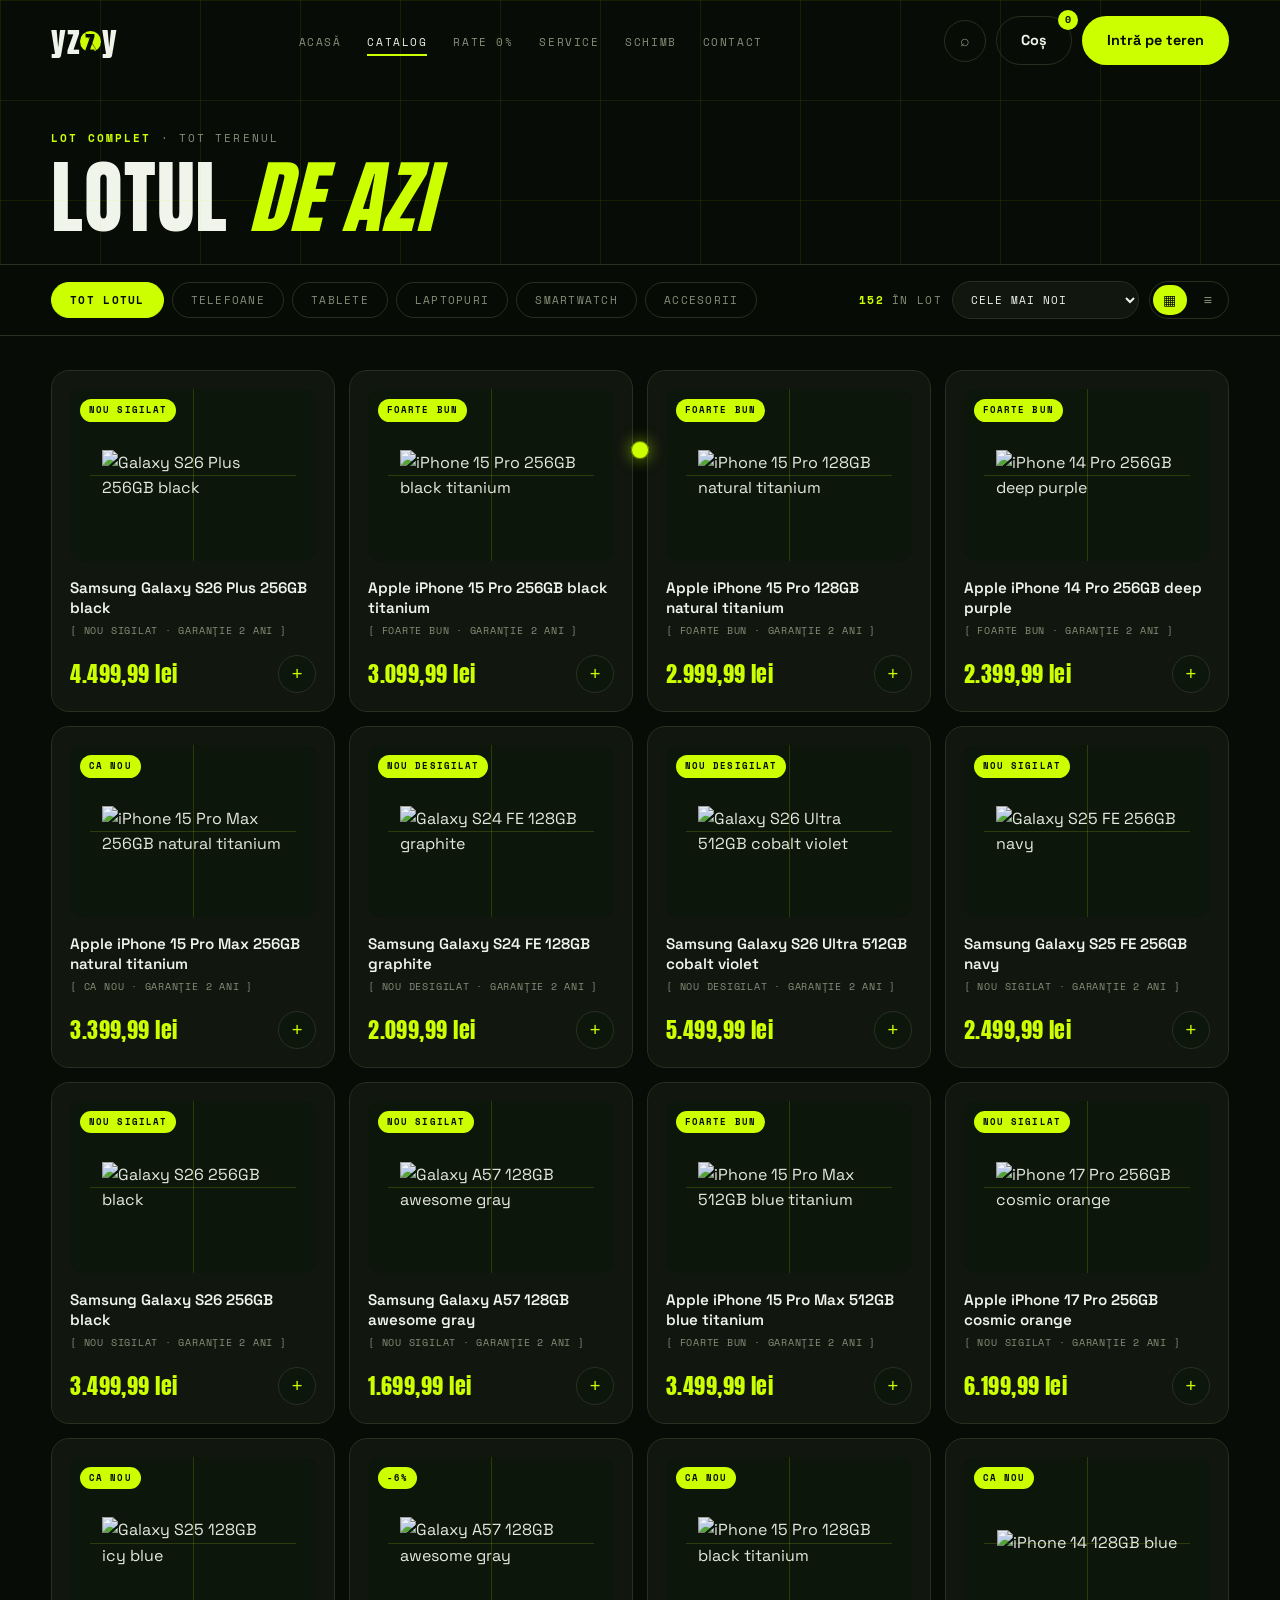
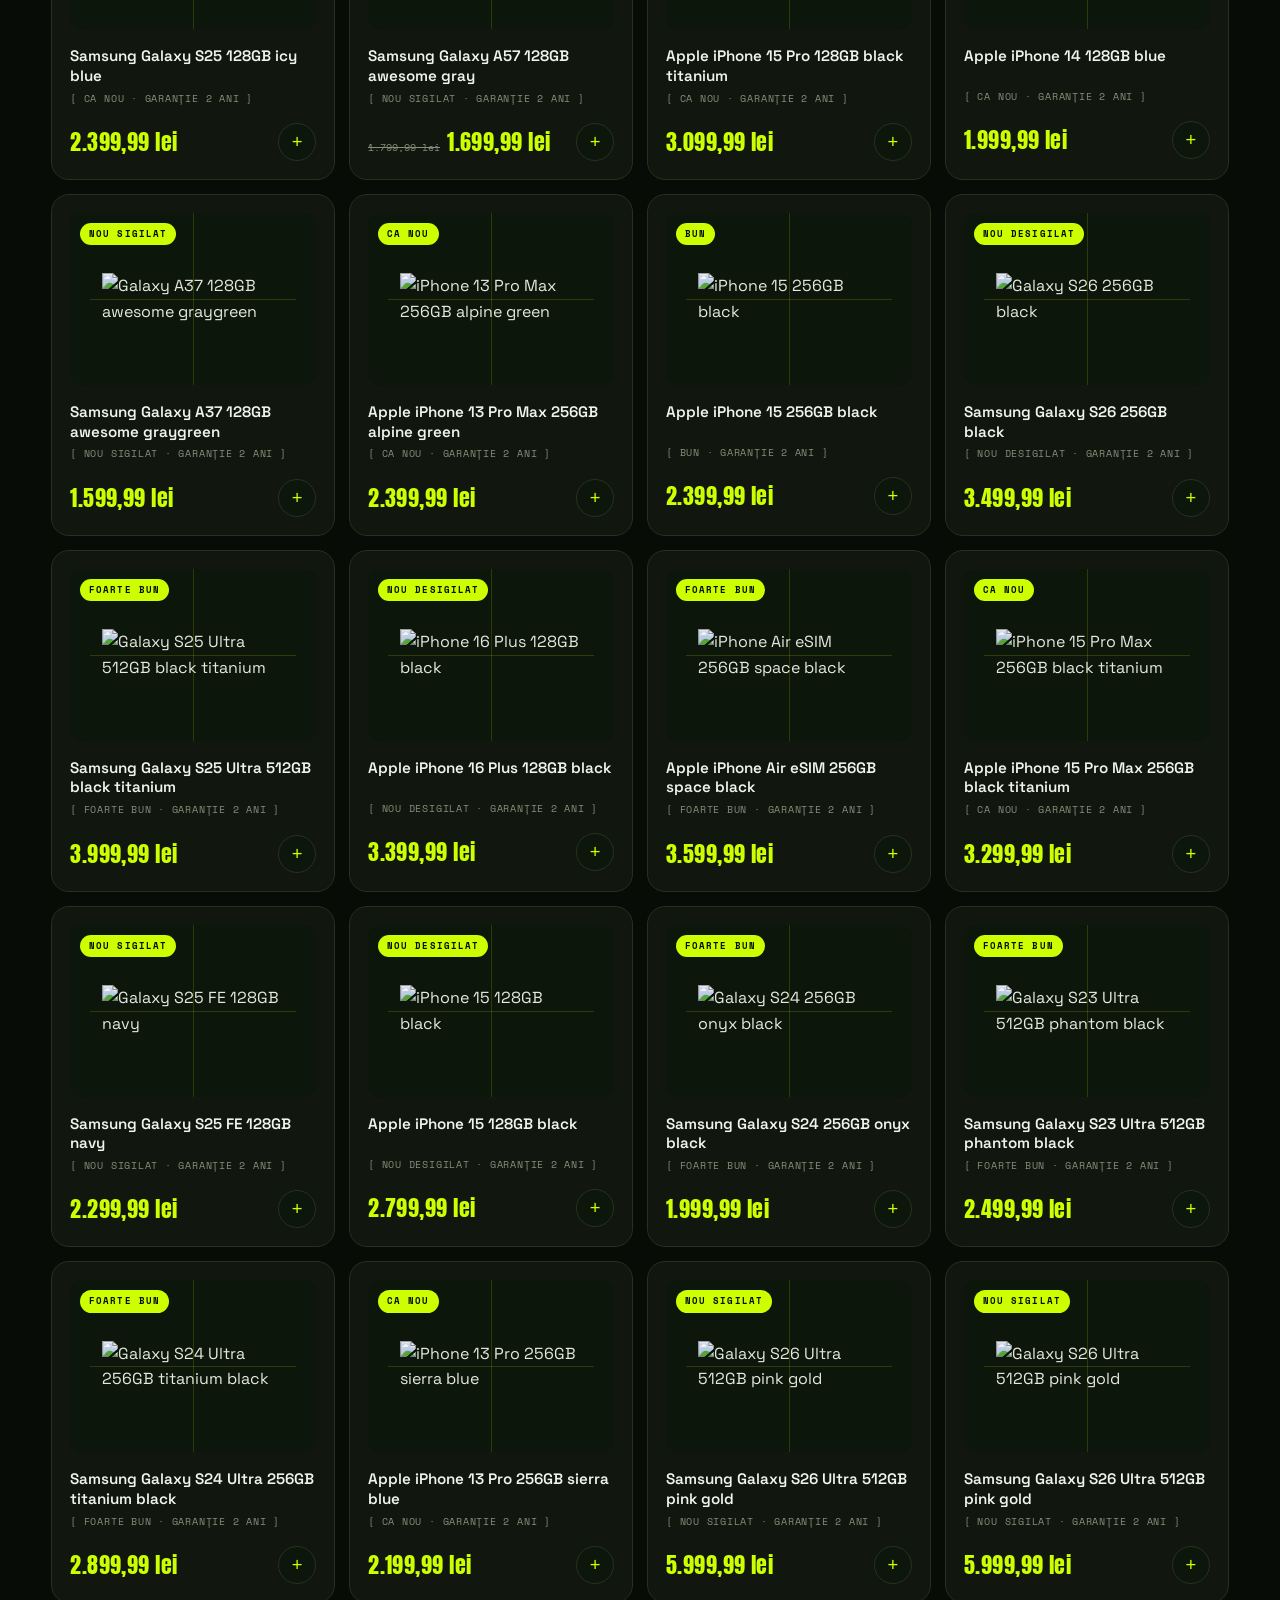
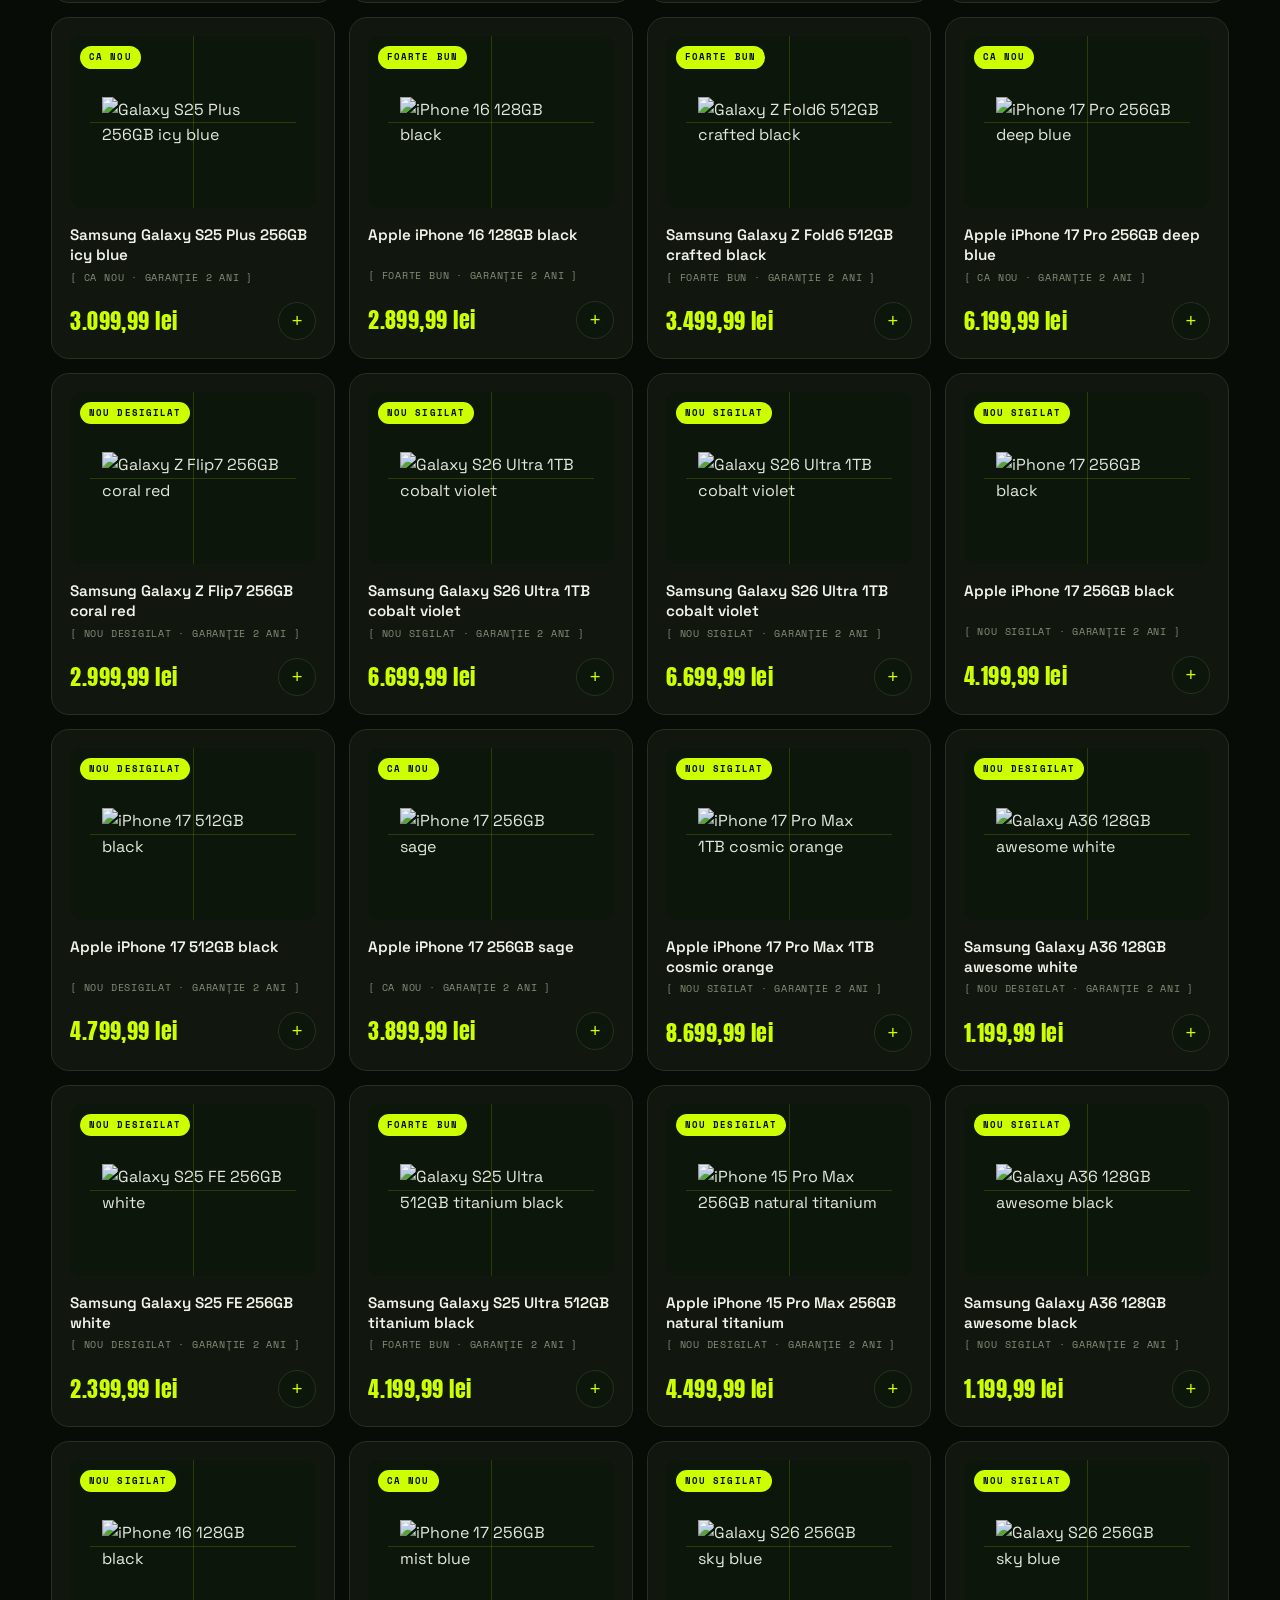
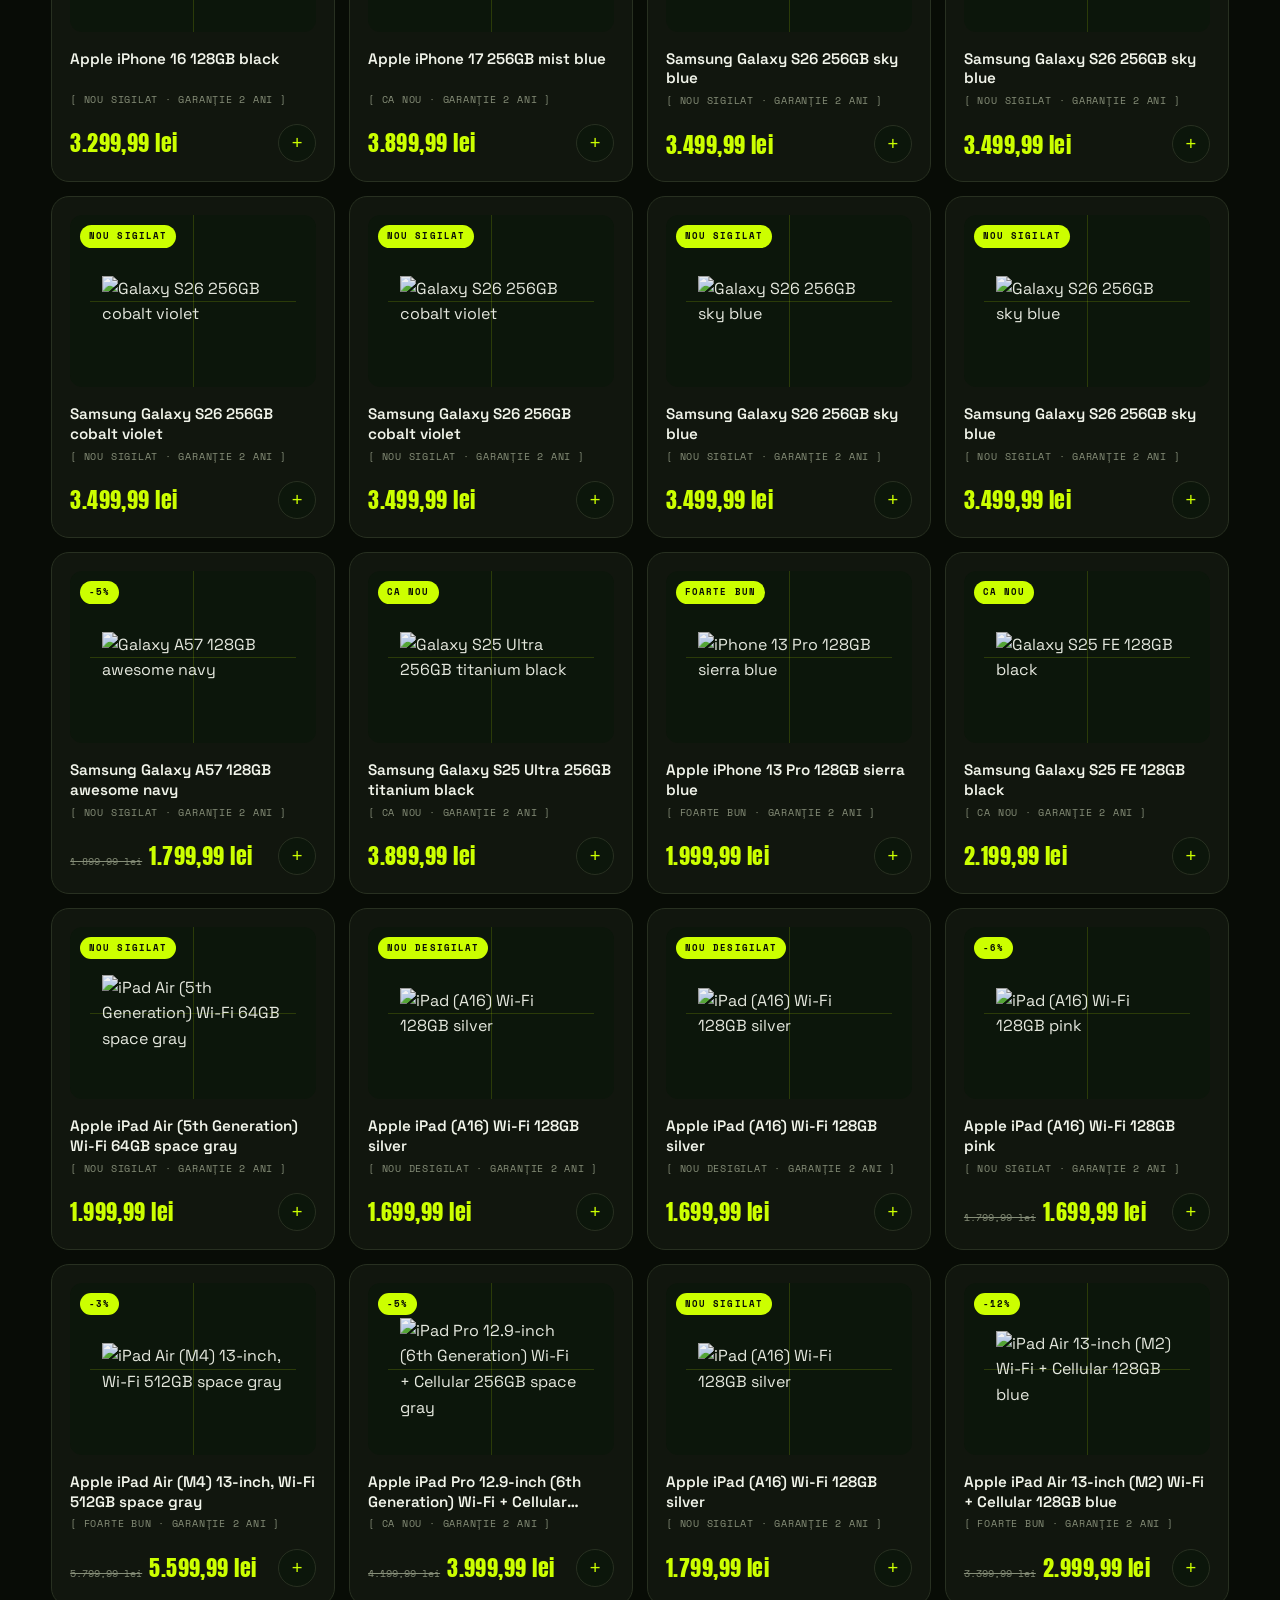
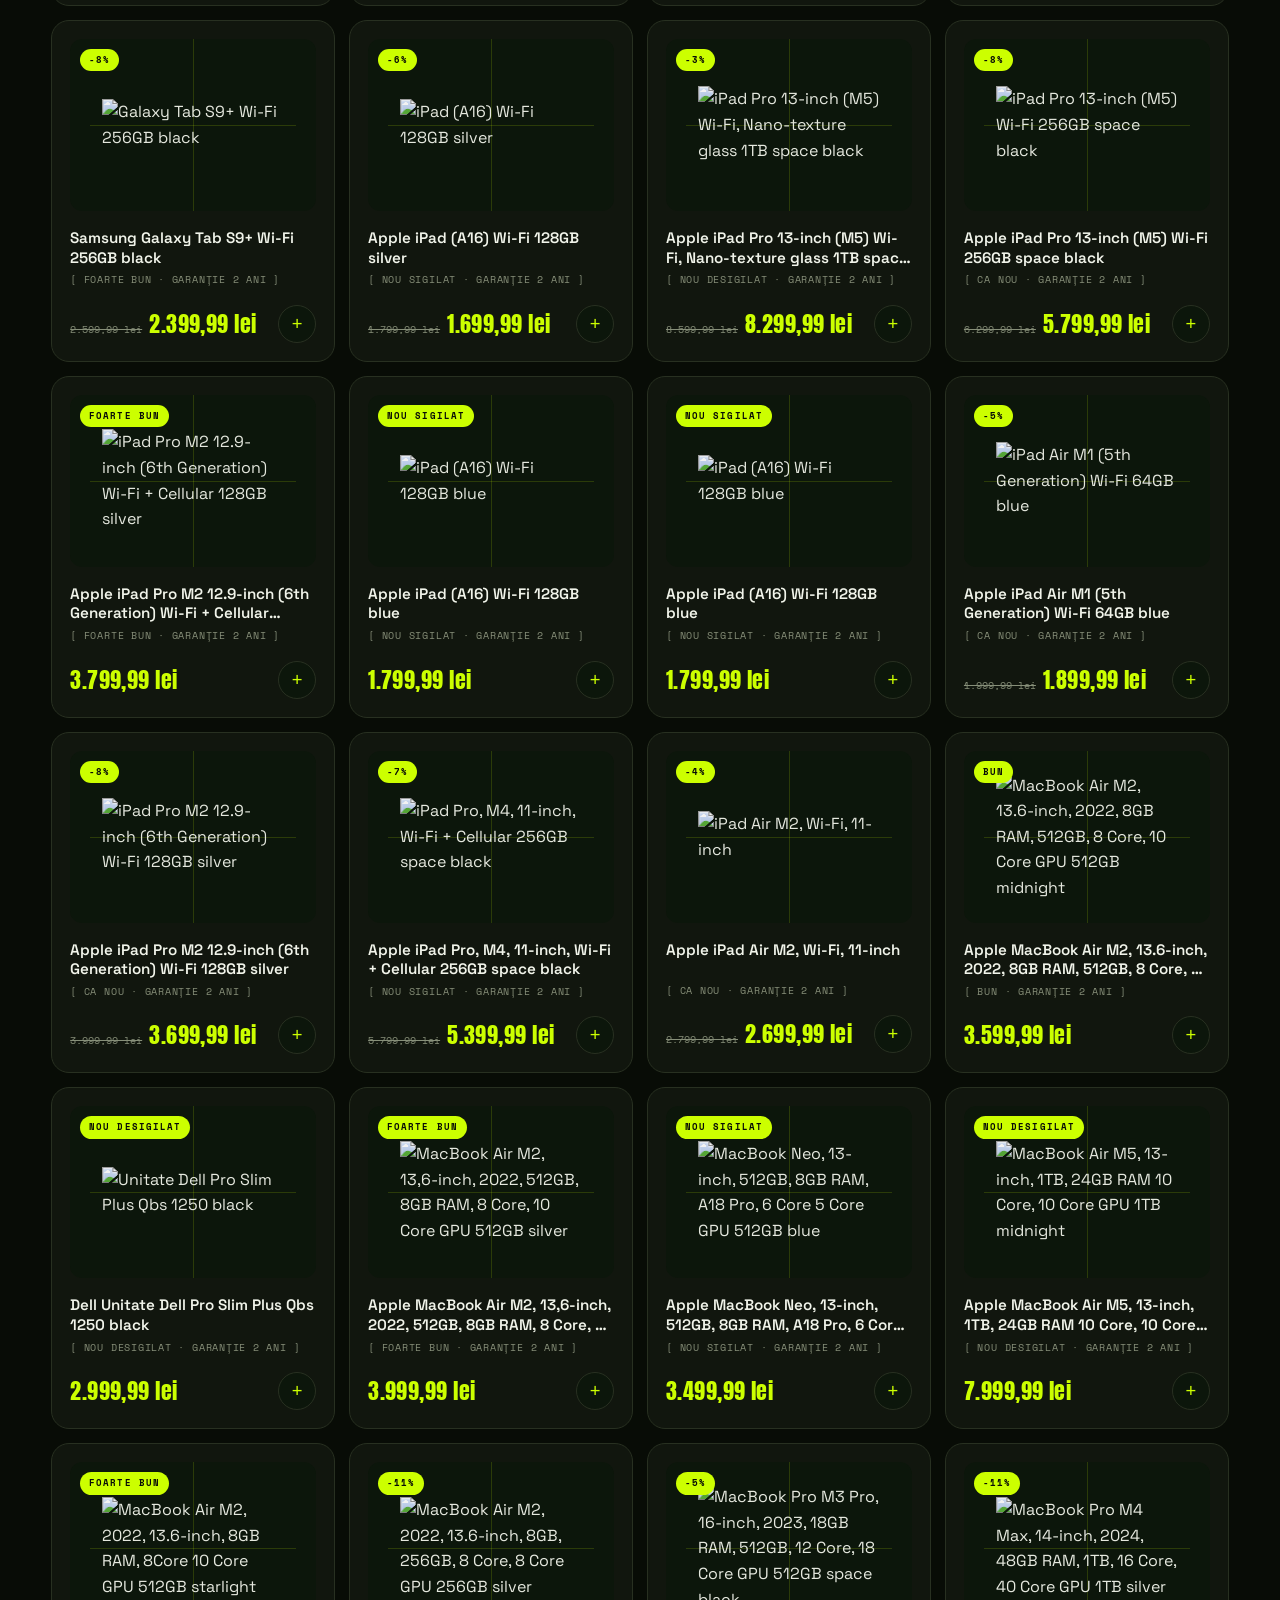
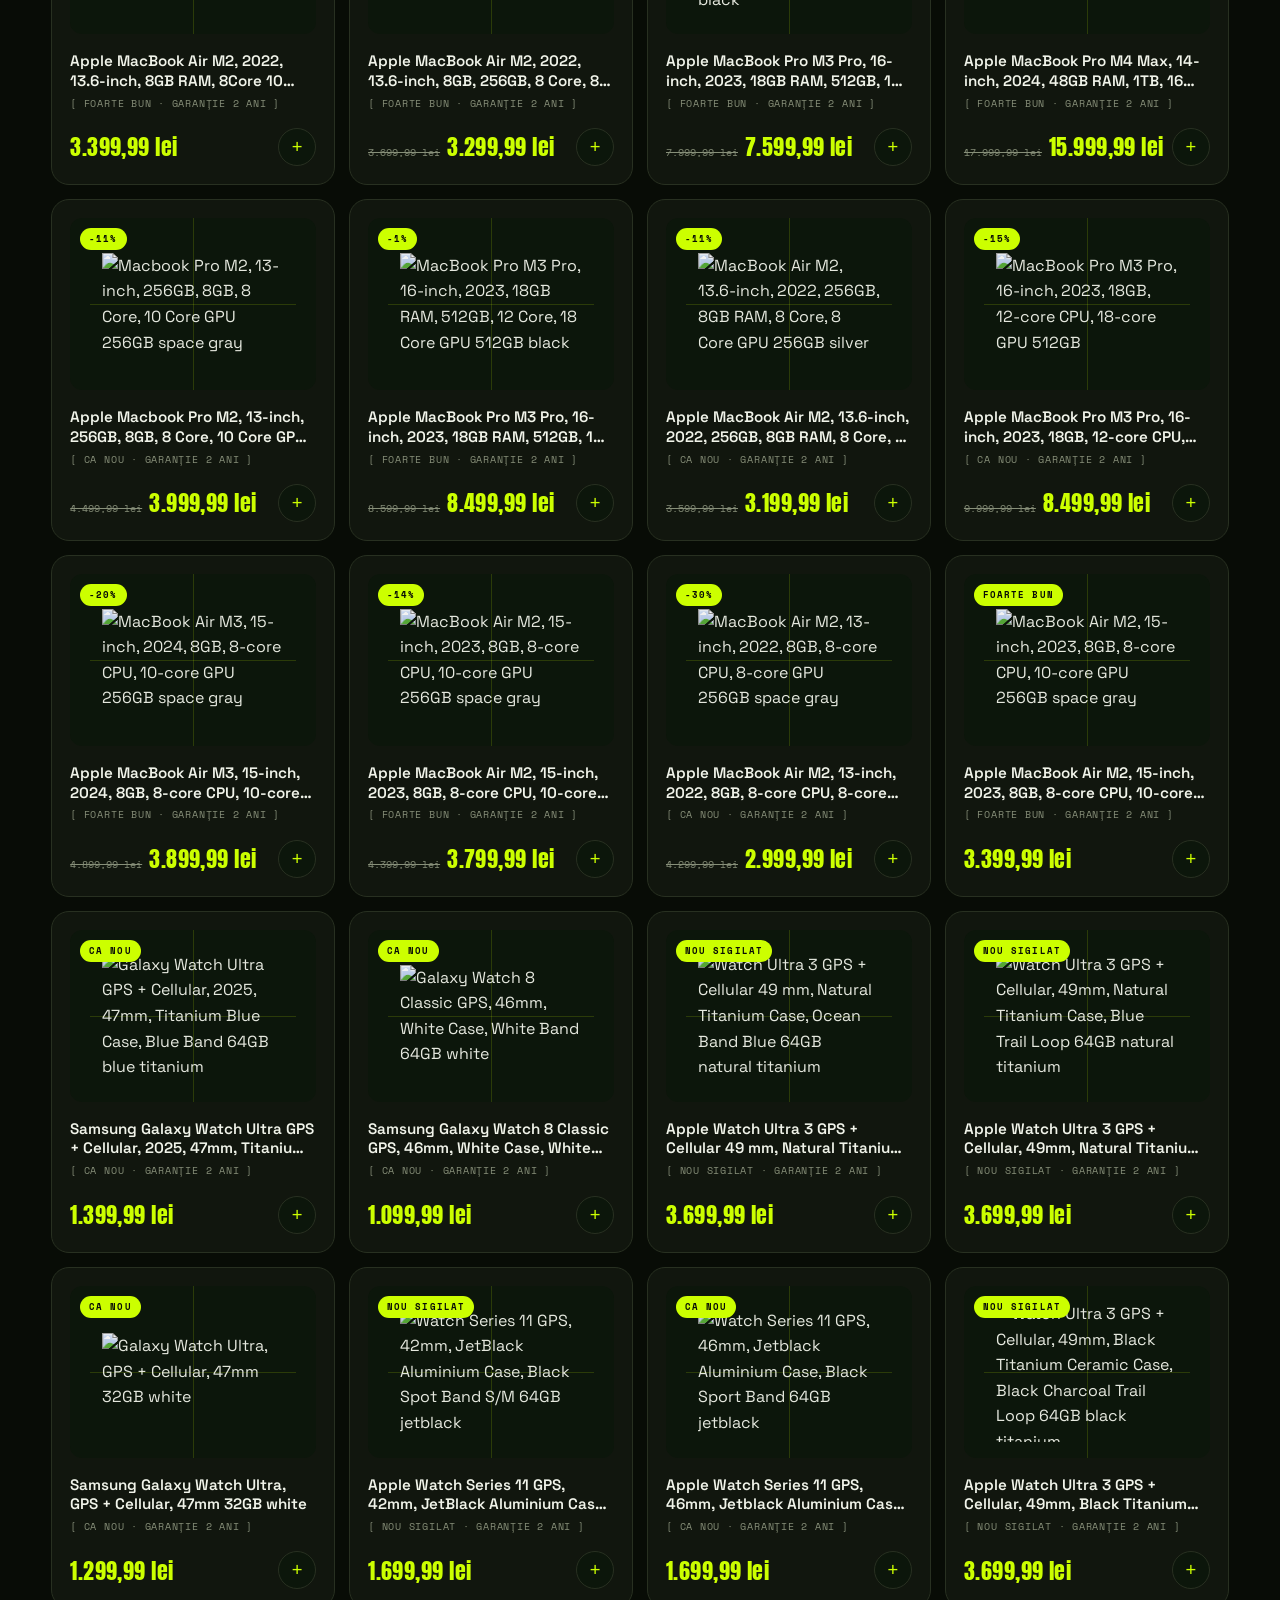
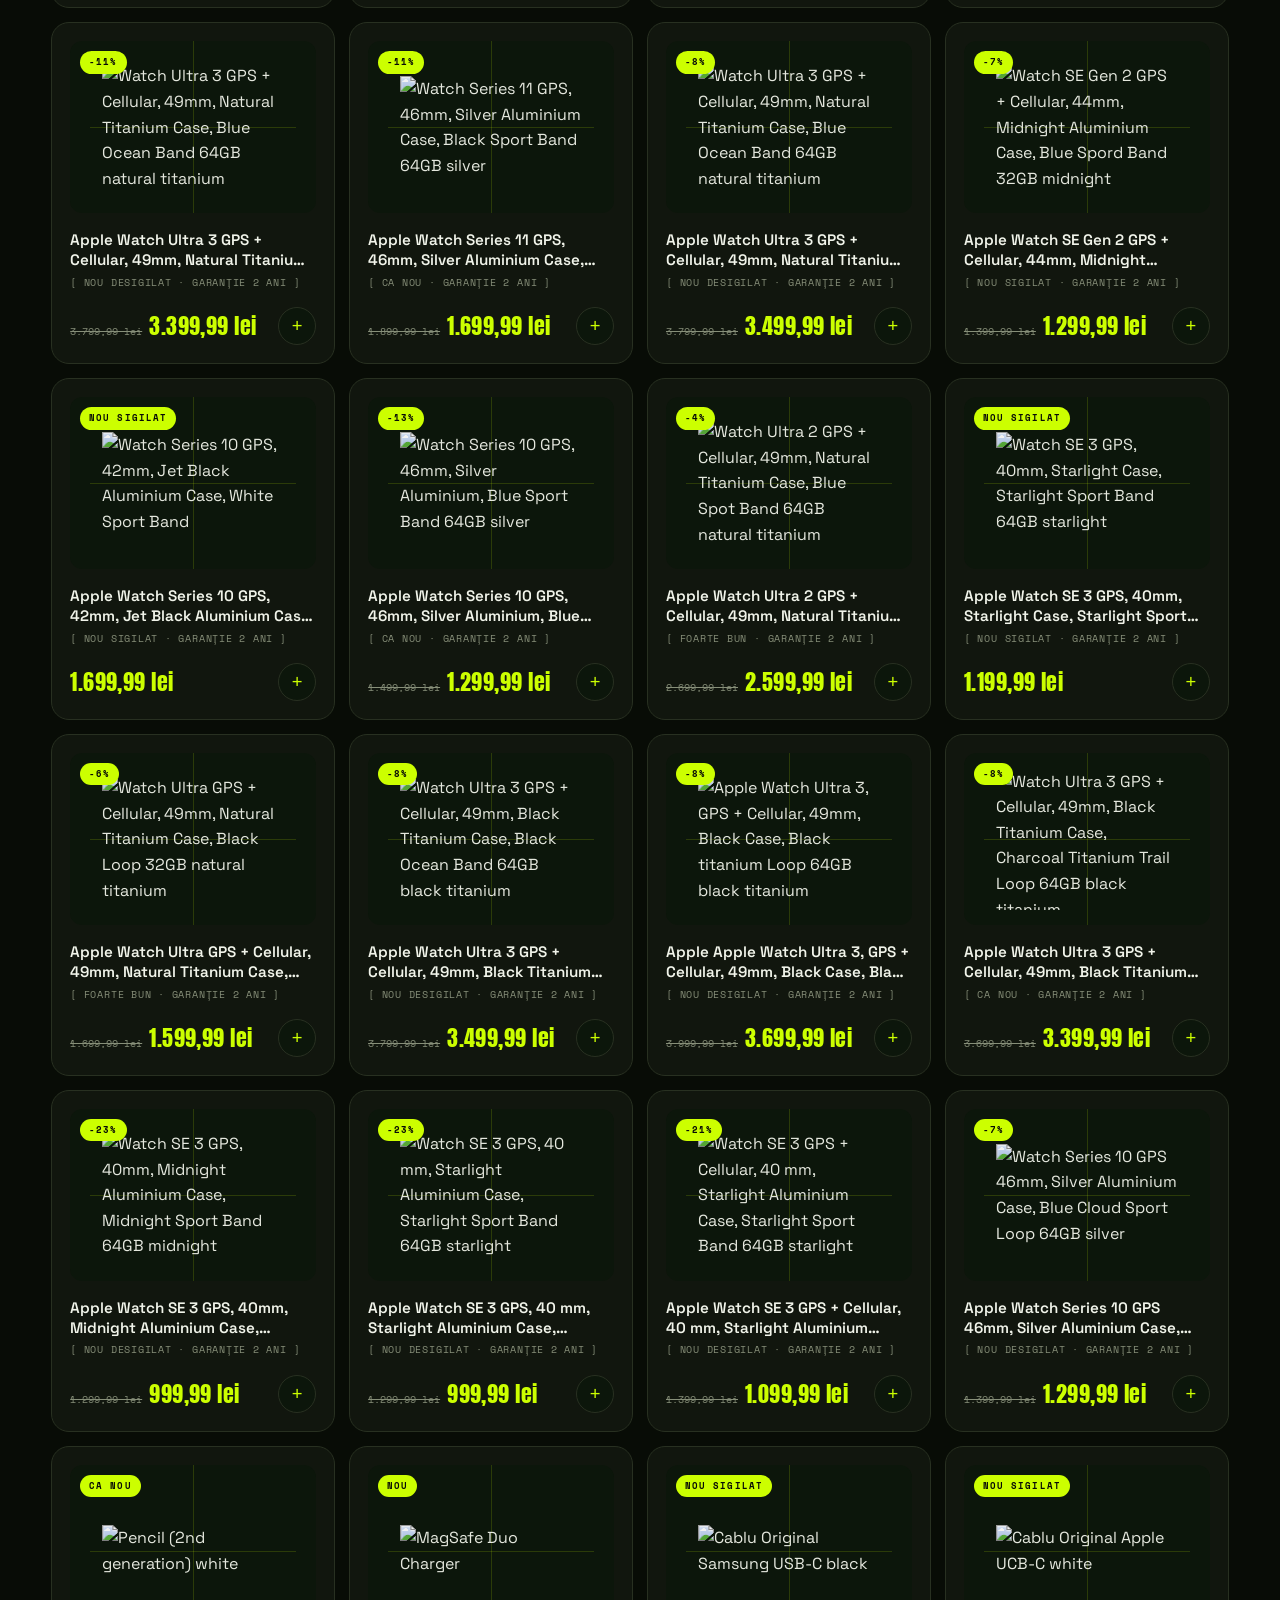
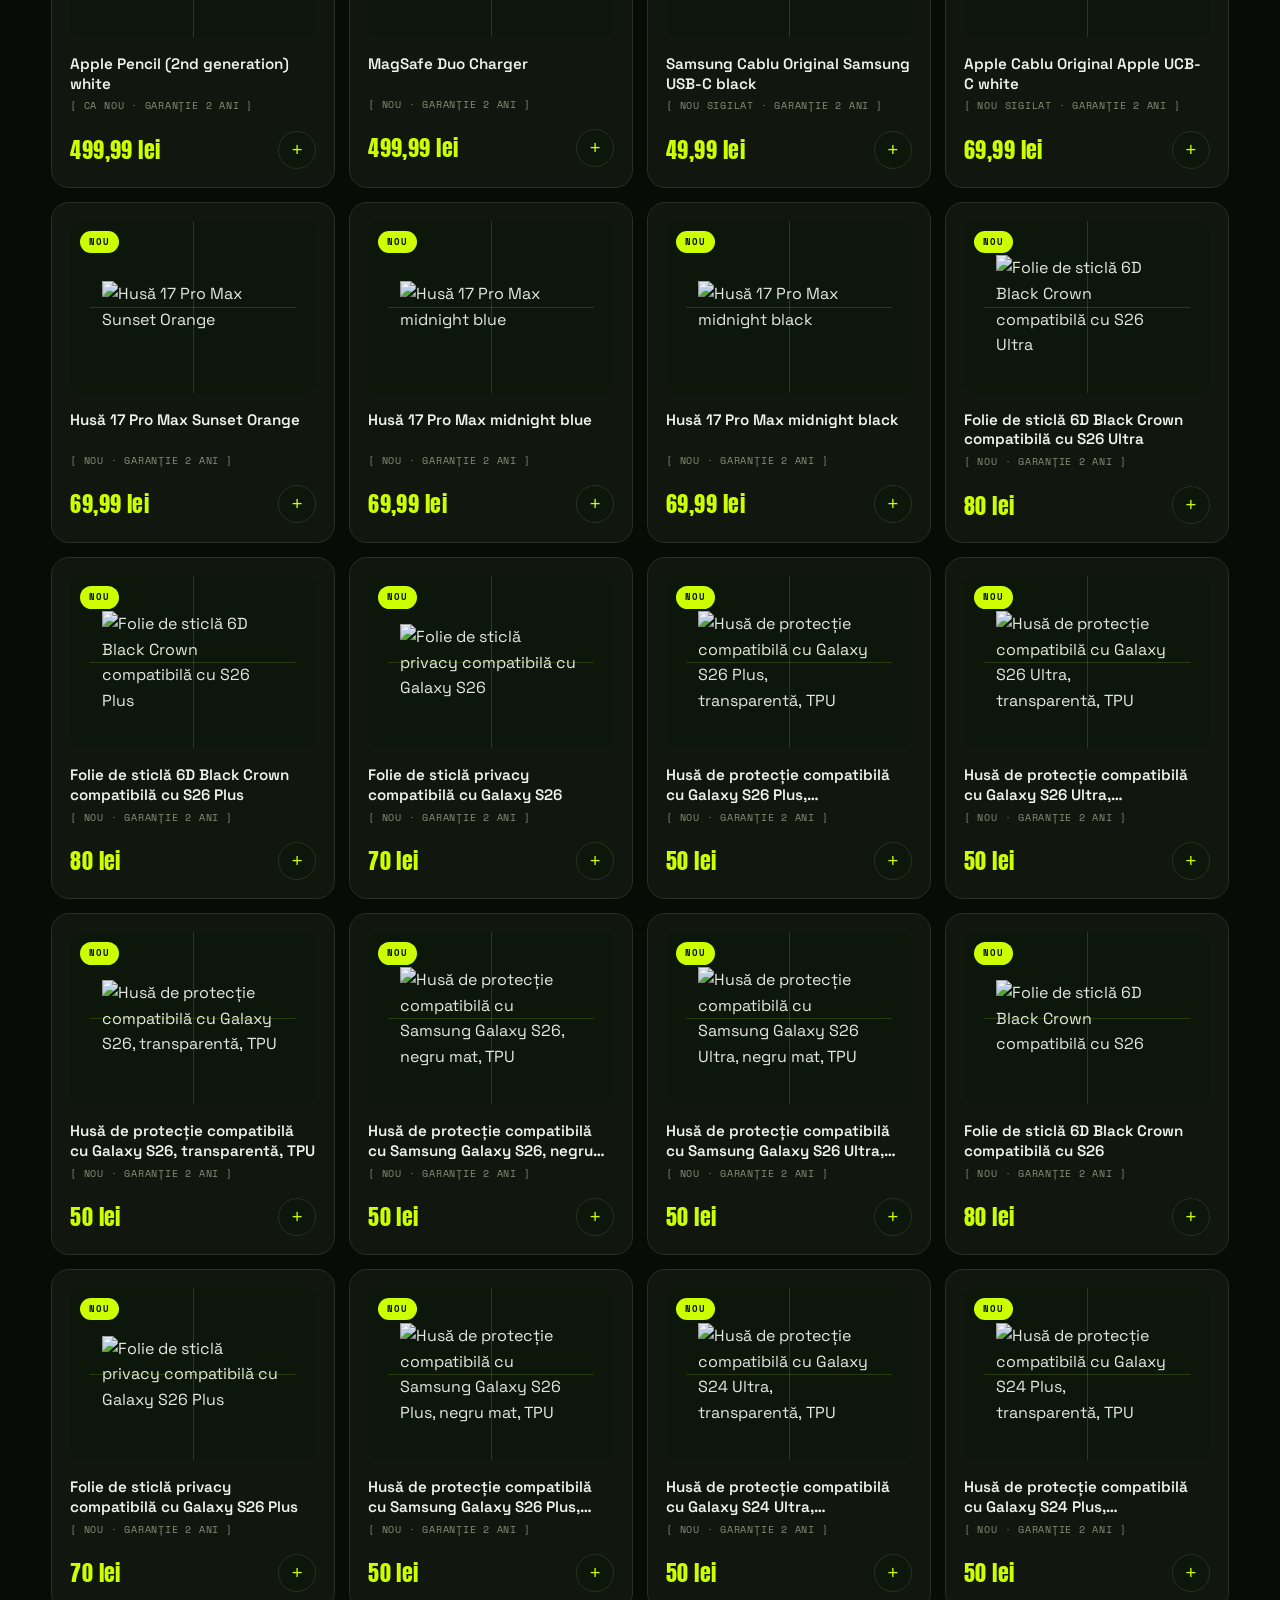
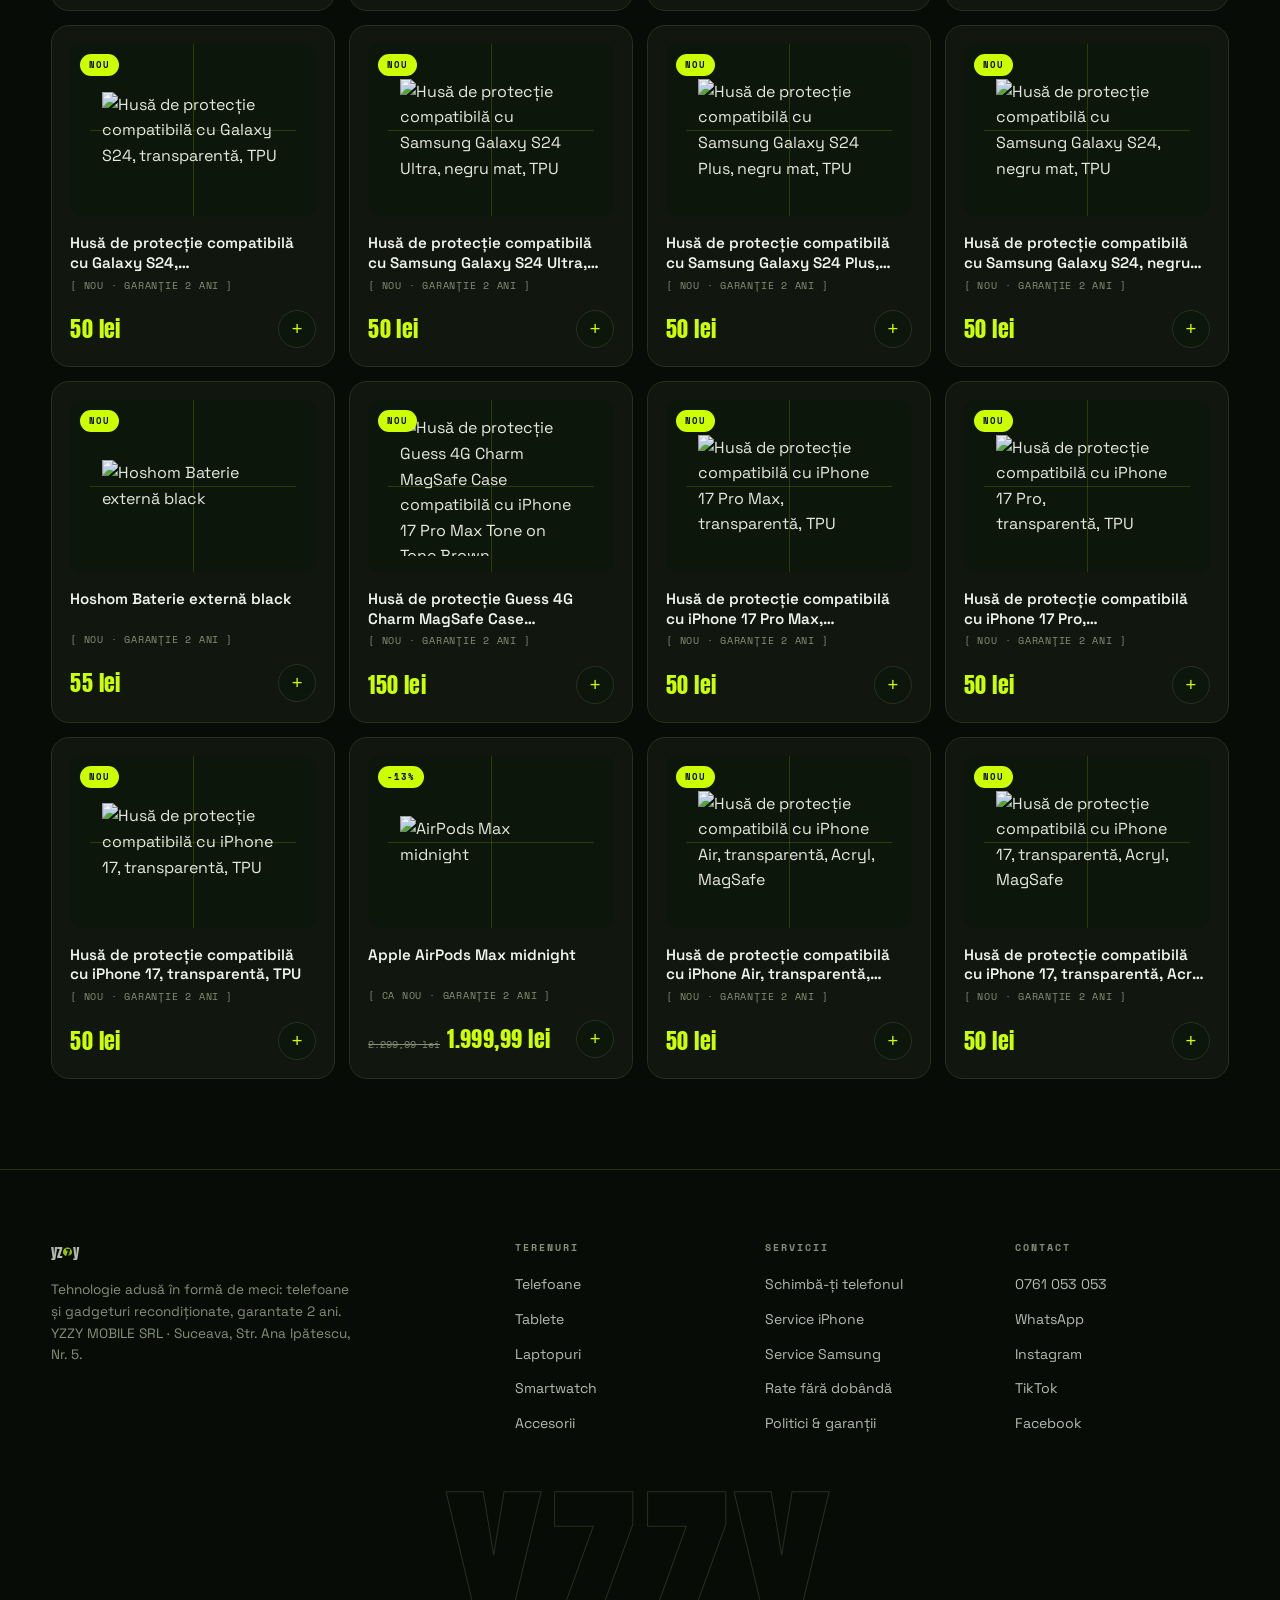
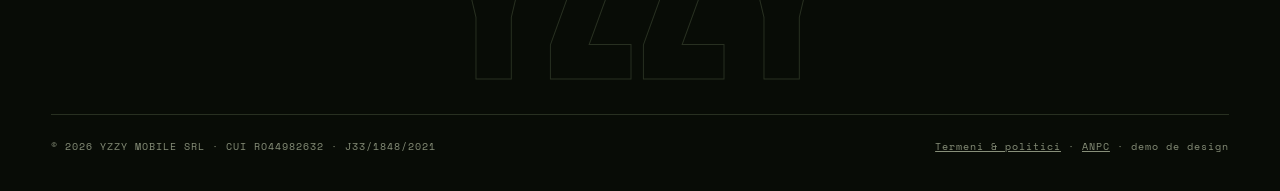
==== catalog.html @ c87bdb4c "Redesign epic 'TEREN': concept teren de tenis (lime pe court-dark), multi-pagina complet functional " ====
<!DOCTYPE html>
<html lang="ro">
<head>
<meta charset="UTF-8">
<meta name="viewport" content="width=device-width, initial-scale=1.0">
<title>Catalog — YZZY · Tot lotul</title>
<meta name="description" content="Catalogul complet YZZY: telefoane, tablete, laptopuri, smartwatch și accesorii recondiționate, garantate 2 ani.">
<link rel="stylesheet" href="theme.css?v=1">
<style>
.cat-hero{padding:130px 4vw 30px}
.cat-hero h1{font-size:clamp(2.6rem,7vw,5rem)}
.cat-bar{position:sticky;top:66px;z-index:50;background:rgba(8,12,6,.9);backdrop-filter:blur(14px);padding:16px 4vw;border-top:1px solid var(--line);border-bottom:1px solid var(--line);display:flex;gap:16px;align-items:center;justify-content:space-between;flex-wrap:wrap}
.cat-controls{display:flex;gap:10px;align-items:center;flex-wrap:wrap}
.cat-controls select{background:var(--surf);border:1.5px solid var(--line);color:var(--chalk);font-family:var(--f-mono);font-size:.66rem;letter-spacing:.1em;text-transform:uppercase;padding:9px 14px;border-radius:100px;cursor:none}
.view-toggle{display:flex;gap:4px;border:1.5px solid var(--line);border-radius:100px;padding:3px}
.view-toggle button{background:none;border:none;color:var(--ash);width:34px;height:30px;border-radius:100px;cursor:none;font-size:.9rem;transition:background .2s,color .2s}
.view-toggle button.active{background:var(--lime);color:var(--court)}
.count-line{font-family:var(--f-mono);font-size:.66rem;letter-spacing:.12em;text-transform:uppercase;color:var(--ash)}
.count-line b{color:var(--lime)}
.cat-body{padding:34px 4vw 90px}
.empty{text-align:center;padding:80px 0;color:var(--ash);font-family:var(--f-mono);letter-spacing:.1em;text-transform:uppercase;font-size:.8rem}
</style>
</head>
<body>
<nav id="nav"></nav>

<header class="cat-hero court-bg">
  <span class="sec-num" style="display:block;margin-bottom:14px"><b>LOT COMPLET</b> · TOT TERENUL</span>
  <h1 class="display">Lotul <em class="lime">de azi</em></h1>
</header>

<div class="cat-bar">
  <div class="pills" id="catPills"></div>
  <div class="cat-controls">
    <span class="count-line"><b id="resCount">0</b> ÎN LOT</span>
    <select id="sortSel" aria-label="Sortează">
      <option value="new">Cele mai noi</option>
      <option value="price-asc">Preț crescător</option>
      <option value="price-desc">Preț descrescător</option>
    </select>
    <div class="view-toggle">
      <button id="vGrid" class="active" aria-label="Carduri">▦</button>
      <button id="vList" aria-label="Scoreboard">≡</button>
    </div>
  </div>
</div>

<main class="cat-body">
  <div class="pgrid" id="grid"></div>
  <div class="board" id="list" style="display:none">
    <div class="board-row board-head"><span class="col-name">Jucător</span><span class="col-state">Stare</span><span class="col-tag">Control</span><span class="col-price">Preț</span></div>
    <div id="listRows"></div>
  </div>
  <div class="empty" id="empty" style="display:none">Niciun jucător pe acest teren.</div>
</main>

<footer id="footer"></footer>

<script src="data/catalog.js?v=1"></script>
<script src="app.js?v=1"></script>
<script>
renderNav('catalog.html');
renderFooter(document.getElementById('footer'));

let activeCat=qs('cat')||'toate',sortMode='new',view='grid';
const pills=[{key:'toate',label:'Tot lotul'}].concat(CATS.map(c=>({key:c.key,label:c.label})));
document.getElementById('catPills').innerHTML=pills.map(p=>`<button class="pill${p.key===activeCat?' active':''}" data-cat="${p.key}">${p.label}</button>`).join('');

function current(){
  let list=activeCat==='toate'?P.slice():P.filter(p=>p.cat===activeCat);
  if(sortMode==='price-asc')list.sort((a,b)=>a.price-b.price);
  else if(sortMode==='price-desc')list.sort((a,b)=>b.price-a.price);
  return list;
}
function render(){
  const list=current();
  document.getElementById('resCount').textContent=list.length;
  const grid=document.getElementById('grid'),listEl=document.getElementById('list'),rows=document.getElementById('listRows'),empty=document.getElementById('empty');
  empty.style.display=list.length?'none':'block';
  if(view==='grid'){
    grid.style.display='';listEl.style.display='none';
    grid.innerHTML=list.map(cardHTML).join('');
    bindAddButtons(grid);
  }else{
    grid.style.display='none';listEl.style.display=list.length?'':'none';
    rows.innerHTML=list.map(p=>`<a class="board-row" href="produs.html?id=${p.id}">
      <span class="col-name">${p.brand} ${p.name}</span>
      <span class="col-state">${p.on_sale&&p.regular>p.price?'OFERTĂ':'ÎN JOC'}</span>
      <span class="col-tag">[ ${p.condition.toUpperCase()} · GARANȚIE 2 ANI ]</span>
      <span class="col-price">${fmtLei(p.price)}</span></a>`).join('');
  }
}
document.getElementById('catPills').addEventListener('click',e=>{
  const b=e.target.closest('[data-cat]');if(!b)return;
  activeCat=b.dataset.cat;
  document.querySelectorAll('#catPills .pill').forEach(x=>x.classList.toggle('active',x.dataset.cat===activeCat));
  history.replaceState(null,'',activeCat==='toate'?'catalog.html':'catalog.html?cat='+activeCat);
  render();
});
document.getElementById('sortSel').addEventListener('change',e=>{sortMode=e.target.value;render()});
document.getElementById('vGrid').addEventListener('click',()=>{view='grid';vGrid.classList.add('active');vList.classList.remove('active');render()});
document.getElementById('vList').addEventListener('click',()=>{view='list';vList.classList.add('active');vGrid.classList.remove('active');render()});
render();
</script>
</body>
</html>
---- theme.css ----
/* YZZY — TEREN · tema comuna (lime tenis pe court-dark) */
@import url('https://fonts.googleapis.com/css2?family=Anton&family=Space+Grotesk:wght@400;500;600;700&family=Space+Mono:wght@400;700&display=swap');

:root{
  --court:#080C06;
  --turf:#0C160B;
  --surf:#11160E;
  --surf2:#171E12;
  --line:#283021;
  --line-lime:rgba(204,255,0,.16);
  --lime:#CCFF00;
  --lime-2:#A6D400;
  --lime-deep:#6F8F00;
  --chalk:#F1F4EA;
  --ash:#878F79;
  --clay:#E2703A;
  --radius:18px;
  --f-display:'Anton',sans-serif;
  --f-text:'Space Grotesk',sans-serif;
  --f-mono:'Space Mono',monospace;
}
*{margin:0;padding:0;box-sizing:border-box}
html{scroll-behavior:smooth}
body{background:var(--court);color:var(--chalk);font-family:var(--f-text);font-size:16px;line-height:1.6;-webkit-font-smoothing:antialiased;overflow-x:hidden;cursor:none}
::selection{background:var(--lime);color:var(--court)}
a{color:inherit}
img{max-width:100%}

.display{font-family:var(--f-display);text-transform:uppercase;letter-spacing:.01em;line-height:.92;font-weight:400}
.mono{font-family:var(--f-mono);letter-spacing:.08em;text-transform:uppercase}
.lime{color:var(--lime)}
.muted{color:var(--ash)}

/* ---------- minge de tenis (cursor) ---------- */
.ball{position:fixed;width:18px;height:18px;border-radius:50%;background:var(--lime);pointer-events:none;z-index:10000;transform:translate(-50%,-50%);transition:width .2s,height .2s;box-shadow:0 0 16px rgba(204,255,0,.6)}
.ball::before,.ball::after{content:"";position:absolute;inset:0;border-radius:50%;border:1.5px solid rgba(8,12,6,.55);clip-path:inset(0 0 50% 0)}
.ball::after{transform:rotate(180deg)}
.ball.big{width:46px;height:46px}
@media(hover:none){.ball{display:none}body{cursor:auto}}

/* ---------- linii de teren (fundal) ---------- */
.court-bg{position:relative}
.court-bg::before{content:"";position:absolute;inset:0;pointer-events:none;
  background-image:linear-gradient(var(--line-lime) 1px,transparent 1px),linear-gradient(90deg,var(--line-lime) 1px,transparent 1px);
  background-size:100px 100px;opacity:.5}
.net-line{height:1px;background:repeating-linear-gradient(90deg,var(--line-lime) 0 8px,transparent 8px 16px);margin:0 4vw}

/* ---------- nav ---------- */
nav{position:fixed;top:0;left:0;right:0;z-index:100;display:flex;align-items:center;justify-content:space-between;gap:16px;padding:16px 4vw;transition:background .3s,border-color .3s;border-bottom:1px solid transparent}
nav.scrolled{background:rgba(8,12,6,.82);backdrop-filter:blur(16px);border-bottom-color:var(--line)}
.logo{font-family:var(--f-display);font-size:2rem;letter-spacing:.02em;text-decoration:none;color:var(--chalk);display:inline-flex;align-items:center;line-height:1}
.logo .o{position:relative;display:inline-grid;place-items:center;width:.86em;height:.86em;margin:0 .02em;border-radius:50%;background:var(--lime);color:var(--court);font-size:.78em;transform:translateY(.04em)}
.logo .o::after{content:"";position:absolute;width:130%;height:1px;background:rgba(8,12,6,.5);border-radius:50%;transform:rotate(58deg)}
.nav-links{display:flex;gap:26px;list-style:none}
.nav-links a{font-family:var(--f-mono);font-size:.7rem;letter-spacing:.14em;text-transform:uppercase;color:var(--ash);text-decoration:none;transition:color .2s;padding:6px 0;position:relative}
.nav-links a::after{content:"";position:absolute;left:0;bottom:0;width:0;height:2px;background:var(--lime);transition:width .25s}
.nav-links a:hover,.nav-links a.active{color:var(--chalk)}
.nav-links a:hover::after,.nav-links a.active::after{width:100%}
.nav-cta{display:flex;gap:10px;align-items:center}
.btn{display:inline-flex;align-items:center;justify-content:center;gap:8px;font-family:var(--f-text);font-weight:700;font-size:.9rem;padding:12px 24px;border-radius:100px;text-decoration:none;border:1.5px solid transparent;cursor:none;transition:transform .2s cubic-bezier(.34,1.56,.64,1),background .2s,color .2s,border-color .2s,box-shadow .3s}
.btn:hover{transform:translateY(-2px) scale(1.02)}
.btn-lime{background:var(--lime);color:var(--court)}
.btn-lime:hover{box-shadow:0 8px 30px rgba(204,255,0,.32)}
.btn-ghost{border-color:var(--line);color:var(--chalk)}
.btn-ghost:hover{border-color:var(--lime);color:var(--lime)}
#cartBtn{position:relative}
.cart-count{position:absolute;top:-7px;right:-7px;min-width:20px;height:20px;border-radius:100px;background:var(--lime);color:var(--court);font-family:var(--f-mono);font-size:.62rem;font-weight:700;display:grid;place-items:center;padding:0 5px}
.icon-btn{width:42px;height:42px;border-radius:50%;border:1.5px solid var(--line);background:none;color:var(--ash);cursor:none;display:grid;place-items:center;font-size:1rem;transition:color .2s,border-color .2s}
.icon-btn:hover{color:var(--lime);border-color:var(--lime)}
@media(max-width:980px){.nav-links{display:none}}

/* ---------- scoreline (ticker) ---------- */
.scoreline{background:var(--turf);border-top:1px solid var(--line-lime);border-bottom:1px solid var(--line-lime);overflow:hidden;padding:11px 0}
.scoreline-track{display:flex;gap:42px;width:max-content;animation:roll 26s linear infinite}
.scoreline-track:hover{animation-play-state:paused}
.scoreline-track span{font-family:var(--f-mono);font-size:.7rem;letter-spacing:.14em;text-transform:uppercase;color:var(--chalk);white-space:nowrap}
.scoreline-track b{color:var(--lime)}
.scoreline-track i{font-style:normal;color:var(--lime);font-size:.6rem}
@keyframes roll{to{transform:translateX(-50%)}}

/* ---------- sectiuni ---------- */
section{padding:90px 4vw;position:relative}
.sec-head{display:flex;align-items:flex-end;justify-content:space-between;gap:24px;margin-bottom:46px;flex-wrap:wrap}
.sec-num{font-family:var(--f-mono);font-size:.66rem;letter-spacing:.2em;color:var(--ash)}
.sec-num b{color:var(--lime)}
.sec-title{font-family:var(--f-display);text-transform:uppercase;font-size:clamp(2.1rem,5.2vw,4.4rem);line-height:.95;letter-spacing:.01em}
.sec-title em{font-style:normal;color:var(--lime)}
.reveal{opacity:0;transform:translateY(36px);transition:opacity .7s cubic-bezier(.22,1,.36,1),transform .7s cubic-bezier(.22,1,.36,1)}
.reveal.in{opacity:1;transform:none}

/* ---------- scoreboard (board) ---------- */
.board{background:var(--surf);border:1px solid var(--line);border-radius:var(--radius);overflow:hidden}
.board-row{display:flex;gap:14px;align-items:center;padding:14px 20px;border-bottom:1px solid var(--line);font-family:var(--f-mono);font-size:.74rem;letter-spacing:.06em;text-transform:uppercase;text-decoration:none;transition:background .2s}
.board-row:last-child{border-bottom:none}
a.board-row:hover{background:var(--surf2)}
.board-row .col-name{flex:2;min-width:0;color:var(--chalk);white-space:nowrap;overflow:hidden;text-overflow:ellipsis}
.board-row .col-state{width:104px;color:var(--lime);flex:none}
.board-row .col-tag{flex:1.4;min-width:0;color:var(--ash);white-space:nowrap;overflow:hidden;text-overflow:ellipsis}
.board-row .col-price{color:var(--lime);font-family:var(--f-display);font-size:1.05rem;letter-spacing:.02em;flex:none}
.board-head{background:var(--turf);color:var(--ash)}
.board-head .col-state,.board-head .col-price{color:var(--ash);font-family:var(--f-mono);font-weight:400;font-size:.62rem}

/* ---------- carduri produs ---------- */
.pgrid{display:grid;grid-template-columns:repeat(4,1fr);gap:14px}
.pcard{position:relative;background:var(--surf);border:1px solid var(--line);border-radius:var(--radius);padding:18px;display:flex;flex-direction:column;gap:5px;text-decoration:none;color:var(--chalk);transition:transform .3s cubic-bezier(.34,1.56,.64,1),border-color .3s;overflow:hidden}
.pcard:hover{transform:translateY(-6px);border-color:var(--lime)}
.pvis{position:relative;height:172px;border-radius:12px;background:var(--turf);display:grid;place-items:center;margin-bottom:12px;overflow:hidden}
.pvis::before{content:"";position:absolute;left:50%;top:0;bottom:0;width:1px;background:var(--line-lime)}
.pvis::after{content:"";position:absolute;left:8%;right:8%;top:50%;height:1px;background:var(--line-lime)}
.pvis img{max-width:74%;max-height:82%;object-fit:contain;filter:brightness(.95);transition:transform .4s cubic-bezier(.34,1.56,.64,1);position:relative;z-index:1}
.pcard:hover .pvis img{transform:translateY(-6px) scale(1.05)}
.ptag{position:absolute;top:10px;left:10px;z-index:2;font-family:var(--f-mono);font-size:.56rem;letter-spacing:.12em;text-transform:uppercase;color:var(--court);background:var(--lime);padding:4px 9px;border-radius:100px;font-weight:700}
.pname{font-weight:600;font-size:.95rem;line-height:1.3;display:-webkit-box;-webkit-line-clamp:2;-webkit-box-orient:vertical;overflow:hidden;min-height:2.5em}
.pstate{font-family:var(--f-mono);font-size:.6rem;letter-spacing:.08em;text-transform:uppercase;color:var(--ash)}
.pfoot{display:flex;align-items:center;justify-content:space-between;margin-top:12px}
.pprice{font-family:var(--f-display);font-size:1.4rem;color:var(--lime);letter-spacing:.02em}
.pprice s{font-family:var(--f-mono);font-size:.62rem;color:var(--ash);margin-right:7px;letter-spacing:0}
.padd{width:38px;height:38px;border-radius:50%;background:var(--turf);border:1.5px solid var(--line);color:var(--lime);font-size:1.15rem;cursor:none;display:grid;place-items:center;transition:background .2s,transform .2s,border-color .2s}
.padd:hover{background:var(--lime);color:var(--court);transform:scale(1.12) rotate(90deg);border-color:var(--lime)}
@media(max-width:1100px){.pgrid{grid-template-columns:repeat(3,1fr)}}
@media(max-width:820px){.pgrid{grid-template-columns:repeat(2,1fr)}}
@media(max-width:520px){.pgrid{grid-template-columns:1fr}}

/* ---------- pills / filtre ---------- */
.pills{display:flex;gap:8px;flex-wrap:wrap}
.pill{font-family:var(--f-mono);font-size:.66rem;letter-spacing:.12em;text-transform:uppercase;padding:9px 18px;border-radius:100px;border:1.5px solid var(--line);background:none;color:var(--ash);cursor:none;transition:all .2s;text-decoration:none}
.pill:hover{border-color:var(--lime);color:var(--lime)}
.pill.active{background:var(--lime);color:var(--court);border-color:var(--lime);font-weight:700}

/* ---------- parteneri ---------- */
.partner-tile{background:var(--chalk);border-radius:12px;padding:16px 20px;display:grid;place-items:center;text-decoration:none;border:1.5px solid var(--line);transition:transform .25s,box-shadow .3s,border-color .25s;min-height:84px}
.partner-tile img{max-height:44px;max-width:100%;object-fit:contain}
.partner-tile:hover{transform:translateY(-3px);border-color:var(--lime);box-shadow:0 0 34px rgba(204,255,0,.22)}

/* ---------- footer ---------- */
footer{border-top:1px solid var(--line);padding:70px 4vw 36px;background:var(--court)}
.foot-grid{display:grid;grid-template-columns:2fr 1fr 1fr 1fr;gap:36px;margin-bottom:56px}
.foot-grid h5{font-family:var(--f-mono);font-size:.62rem;letter-spacing:.2em;text-transform:uppercase;color:var(--ash);margin-bottom:16px}
.foot-grid ul{list-style:none}
.foot-grid li{margin-bottom:9px}
.foot-grid a{color:var(--chalk);text-decoration:none;font-size:.88rem;opacity:.75;transition:opacity .2s,color .2s}
.foot-grid a:hover{opacity:1;color:var(--lime)}
.foot-brand p{color:var(--ash);font-size:.85rem;max-width:300px;margin-top:14px}
.foot-bottom{display:flex;justify-content:space-between;gap:18px;flex-wrap:wrap;border-top:1px solid var(--line);padding-top:24px;font-family:var(--f-mono);font-size:.62rem;letter-spacing:.1em;color:var(--ash)}
.foot-bottom a{color:inherit}
.foot-mega{font-family:var(--f-display);font-size:clamp(4rem,17vw,16rem);line-height:.8;text-align:center;color:transparent;-webkit-text-stroke:1px var(--line);user-select:none;margin-bottom:40px;letter-spacing:.02em}
@media(max-width:900px){.foot-grid{grid-template-columns:1fr 1fr}}

/* ---------- toast ---------- */
.toast{position:fixed;bottom:24px;left:50%;transform:translate(-50%,80px);background:var(--surf2);border:1.5px solid var(--lime);color:var(--chalk);font-family:var(--f-mono);font-size:.7rem;letter-spacing:.08em;text-transform:uppercase;padding:13px 22px;border-radius:100px;z-index:300;transition:transform .4s cubic-bezier(.34,1.56,.64,1);pointer-events:none}
.toast.show{transform:translate(-50%,0)}
.toast b{color:var(--lime)}

/* ---------- search overlay ---------- */
.search-ov{position:fixed;inset:0;background:rgba(8,12,6,.94);backdrop-filter:blur(10px);z-index:250;display:none;padding:14vh 6vw 0;flex-direction:column;align-items:center}
.search-ov.show{display:flex}
.search-ov input{width:min(640px,100%);background:none;border:none;border-bottom:2px solid var(--lime);color:var(--chalk);font-family:var(--f-display);font-size:clamp(1.6rem,4vw,2.8rem);text-transform:uppercase;padding:10px 4px;outline:none}
.search-ov input::placeholder{color:#39402F}
.search-res{width:min(640px,100%);margin-top:18px;max-height:50vh;overflow:auto}
.search-res a{display:flex;justify-content:space-between;gap:14px;padding:13px 6px;border-bottom:1px solid var(--line);text-decoration:none;color:var(--chalk);font-size:.9rem;transition:color .15s}
.search-res a:hover{color:var(--lime)}
.search-res a b{font-family:var(--f-display);color:var(--lime);white-space:nowrap;letter-spacing:.02em}
.search-close{position:absolute;top:26px;right:5vw}

@media(prefers-reduced-motion:reduce){*{animation-duration:.01ms !important;transition-duration:.01ms !important}}
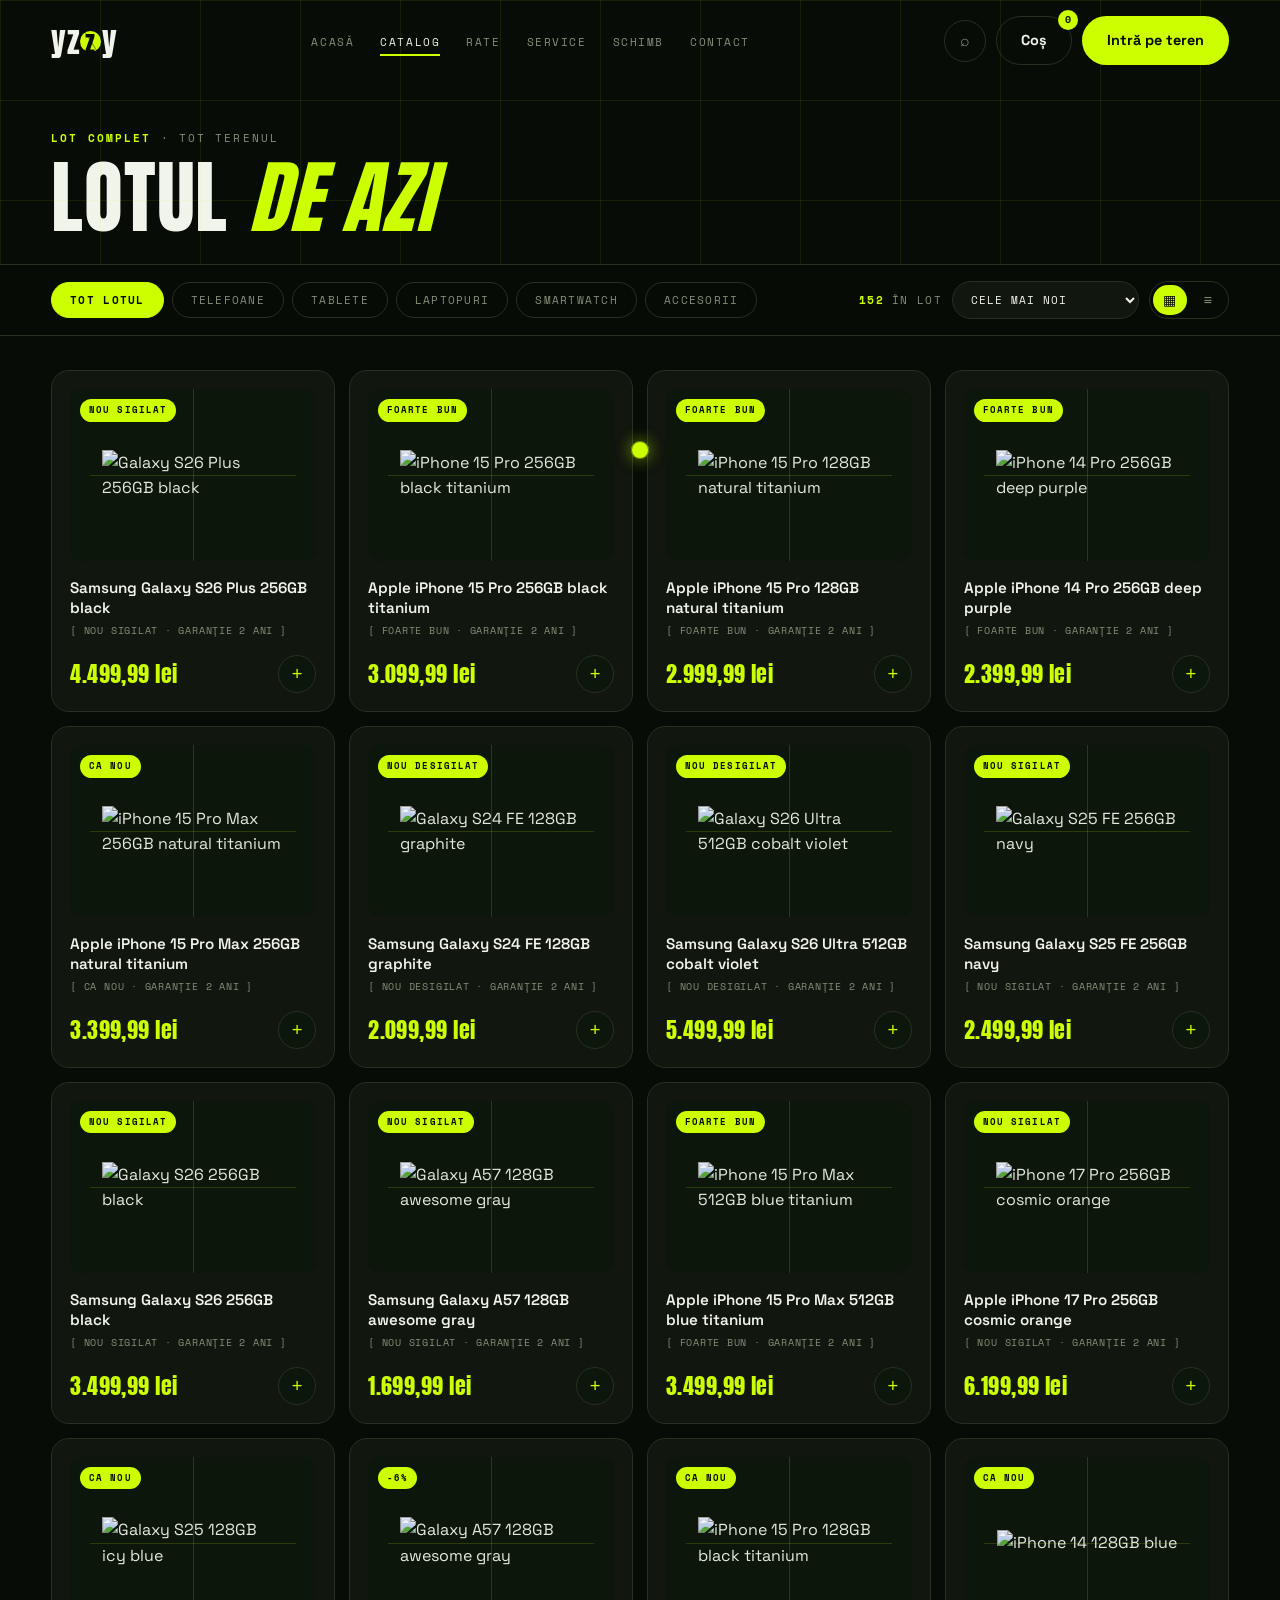
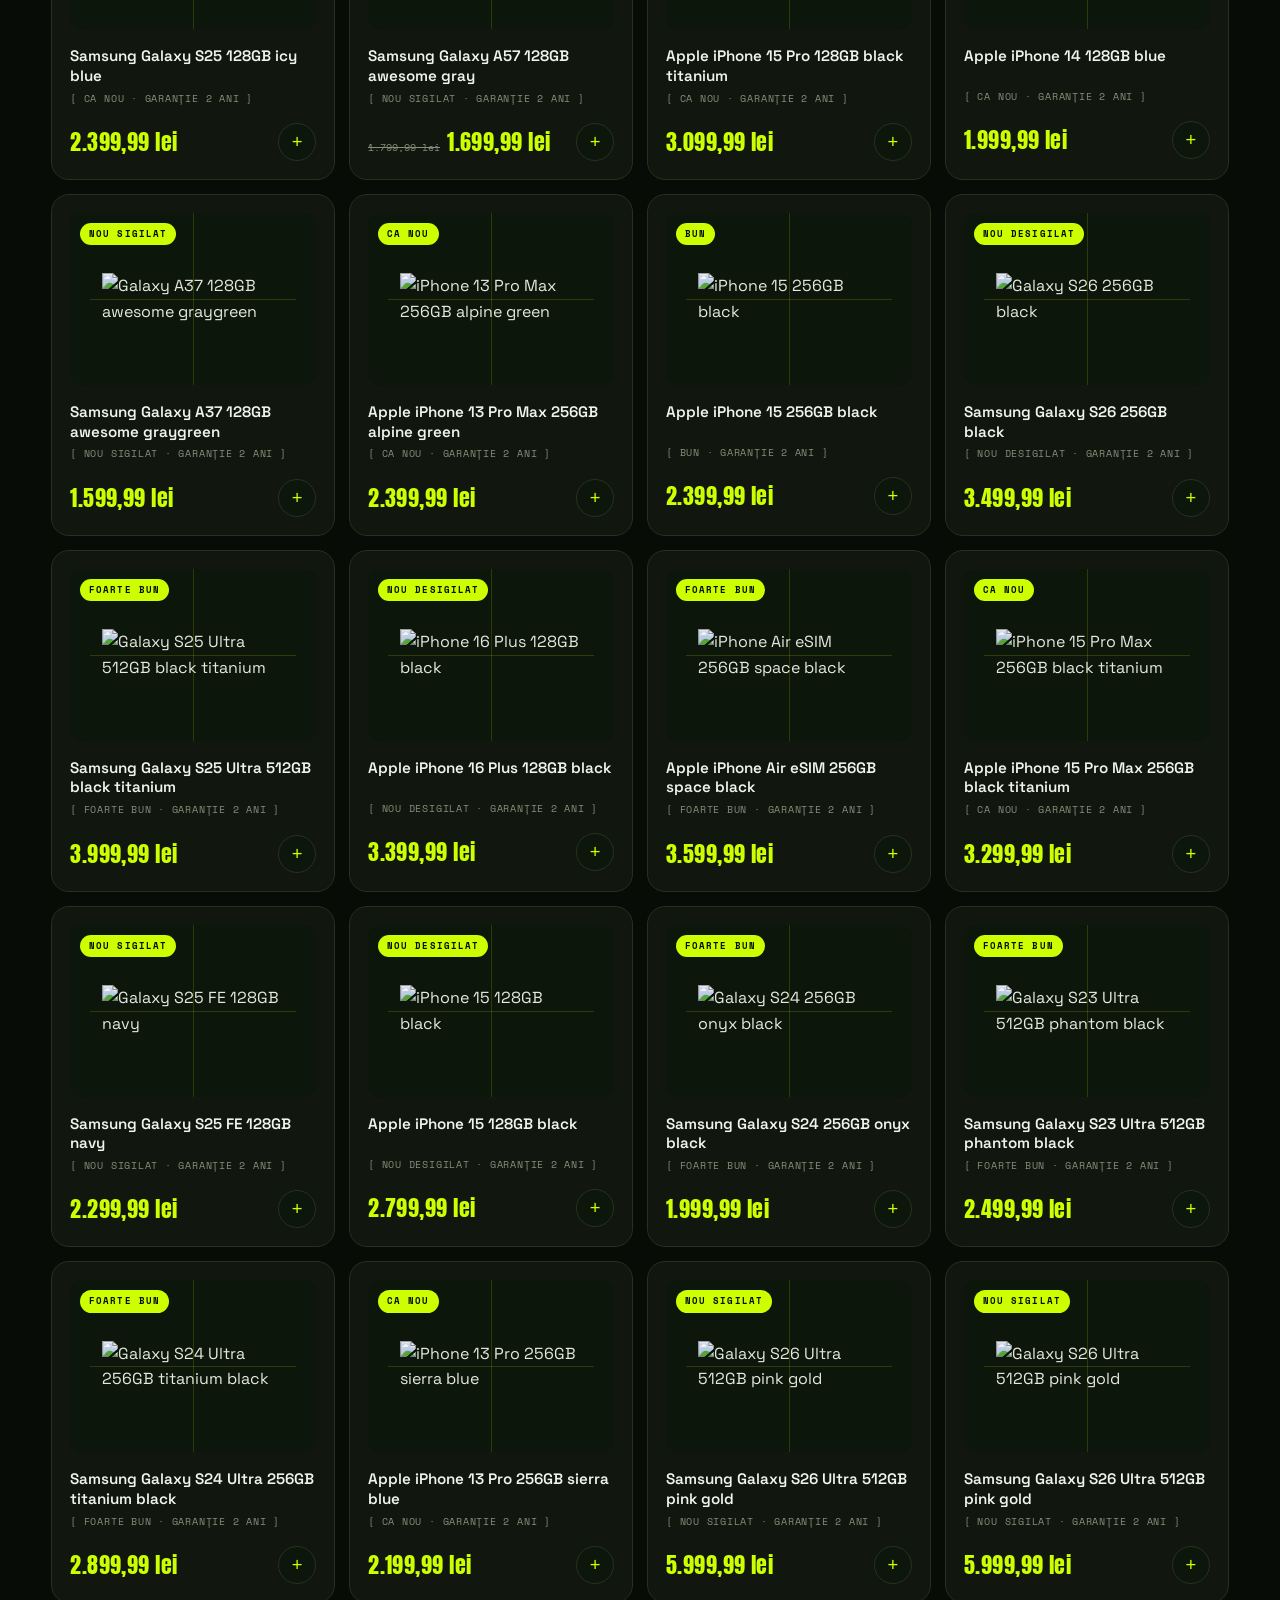
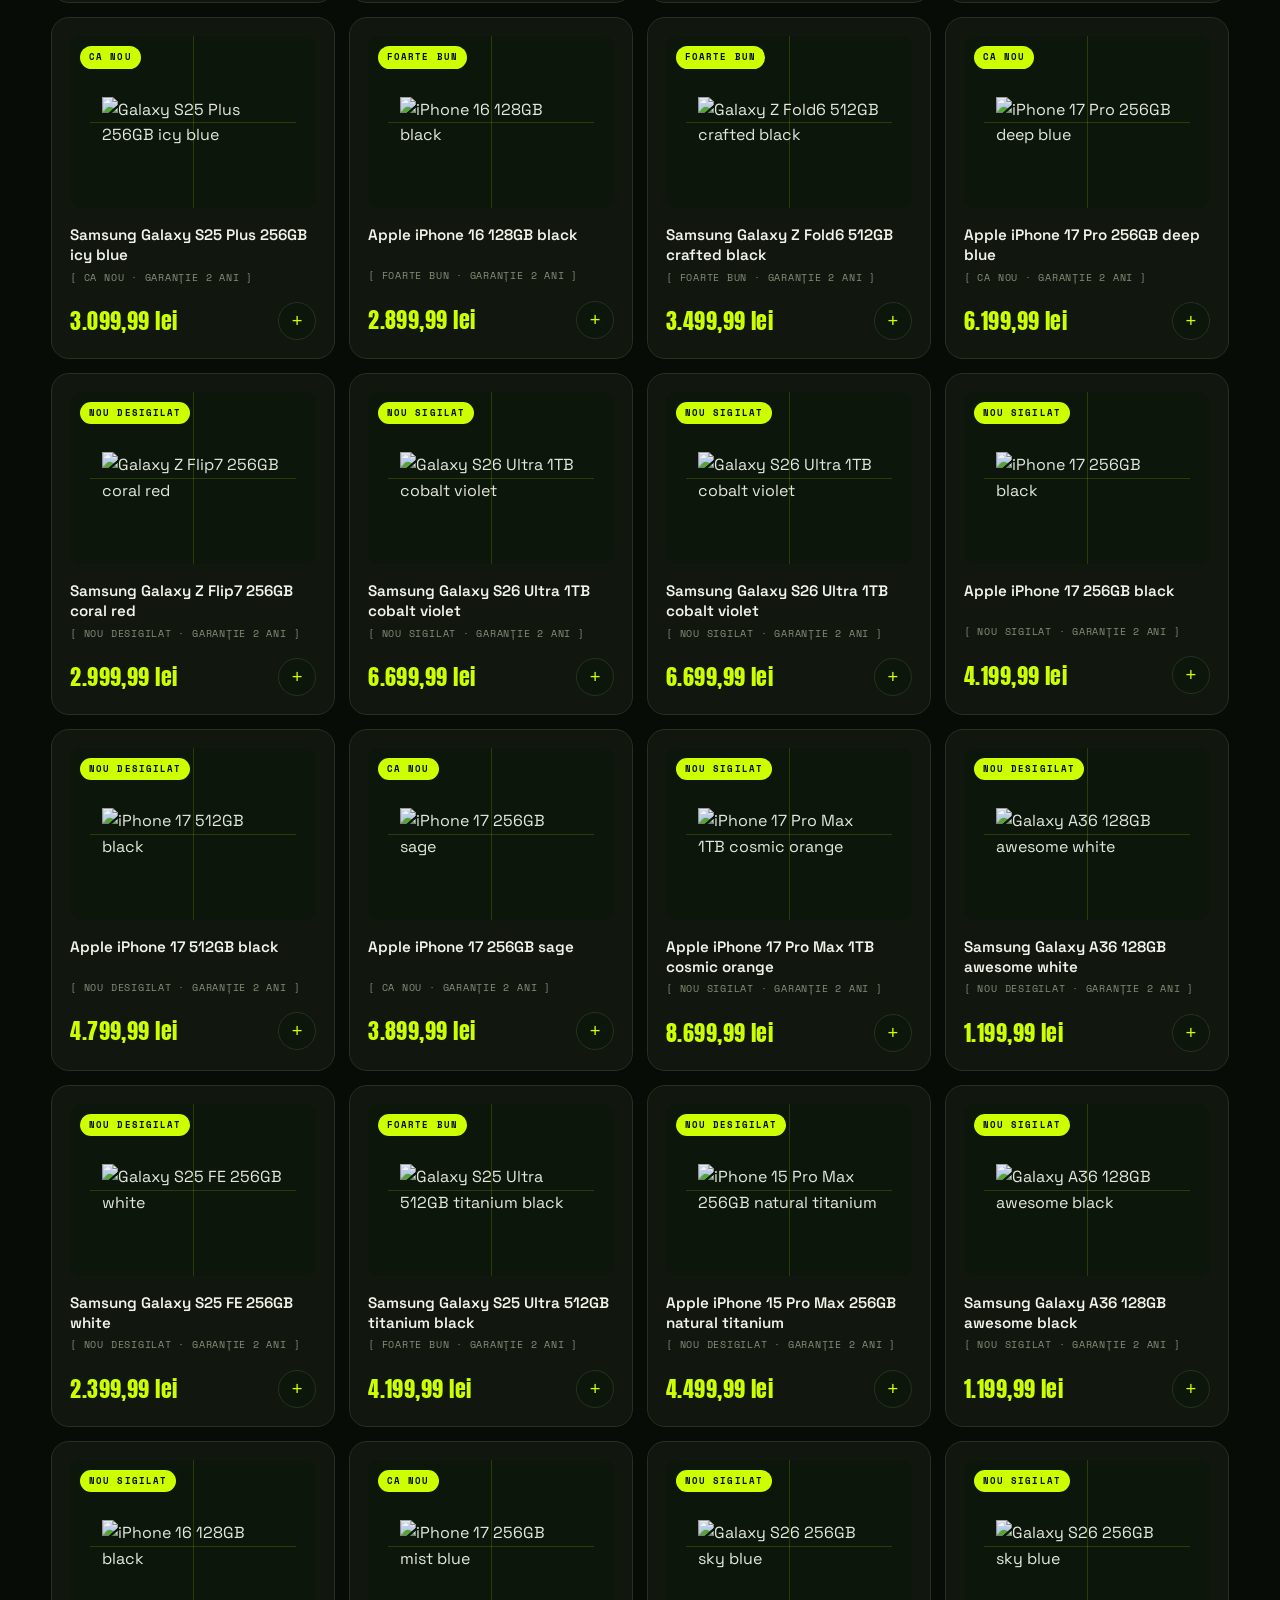
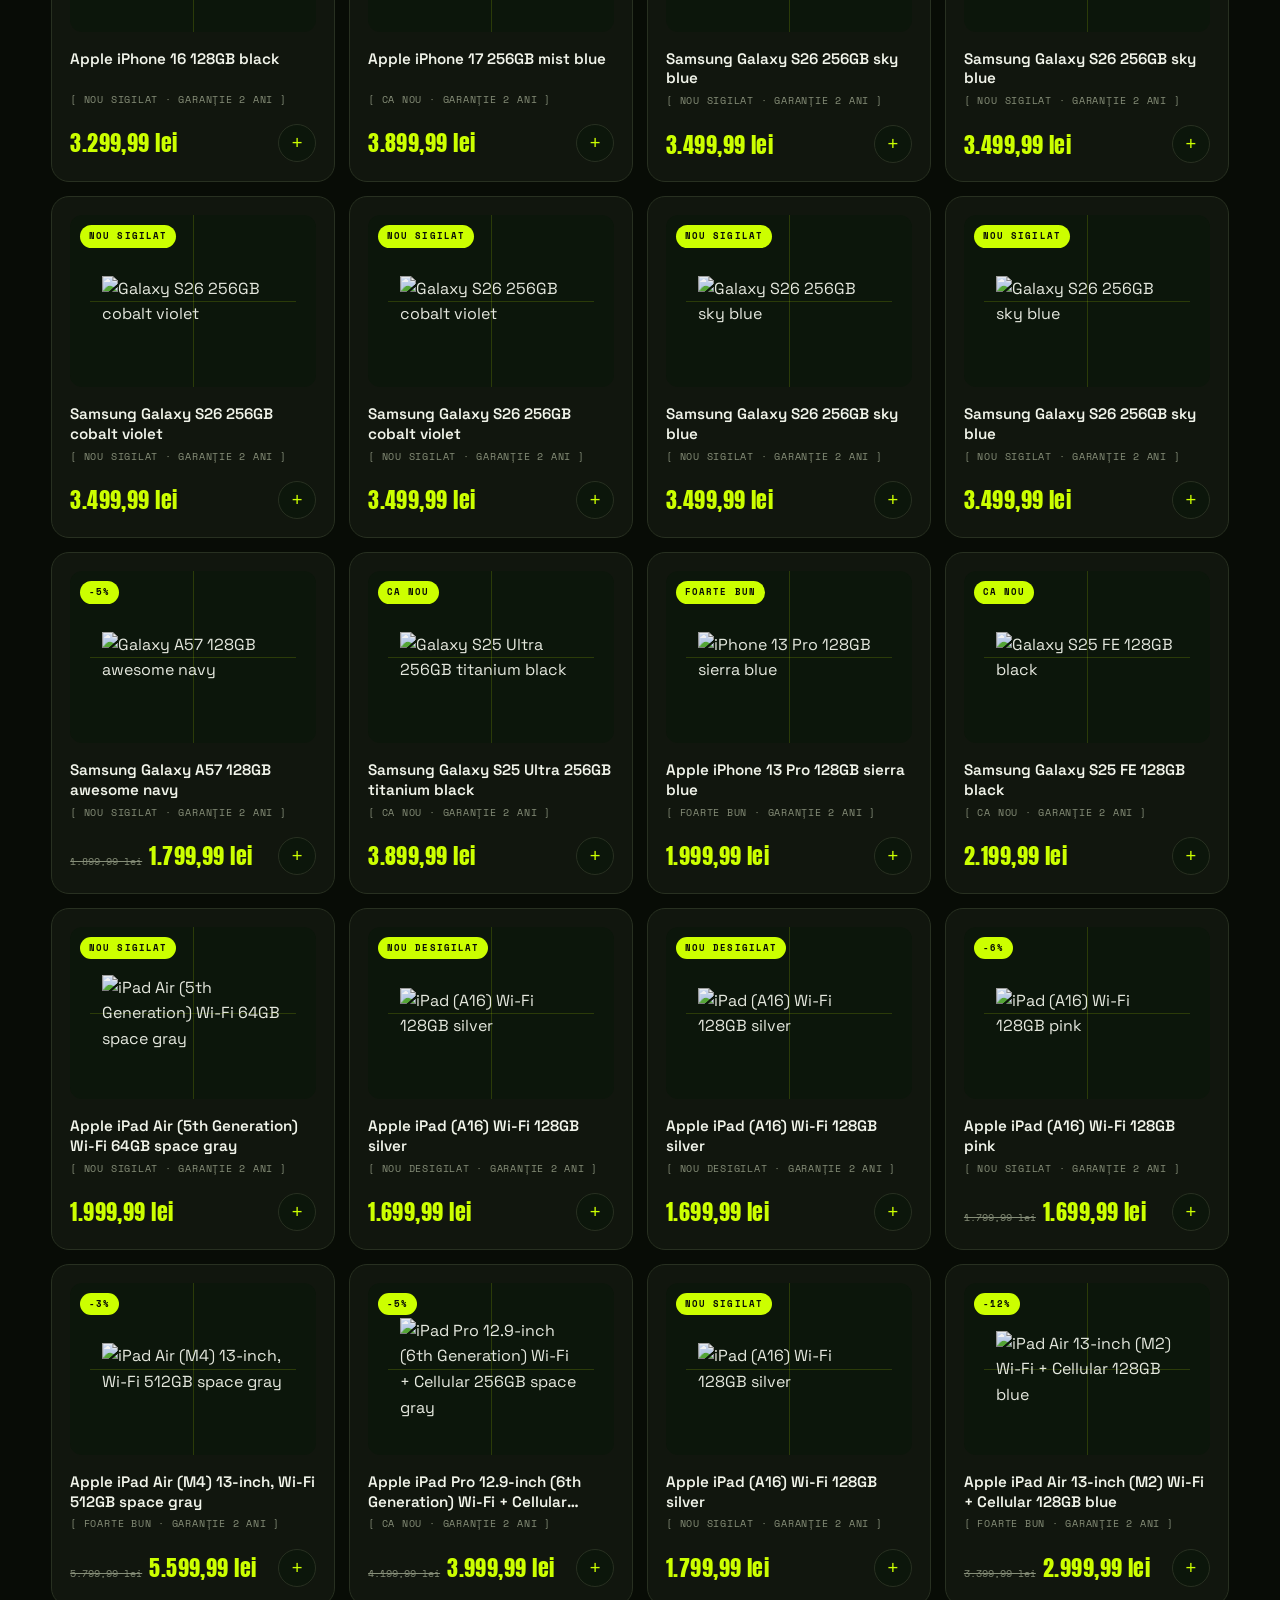
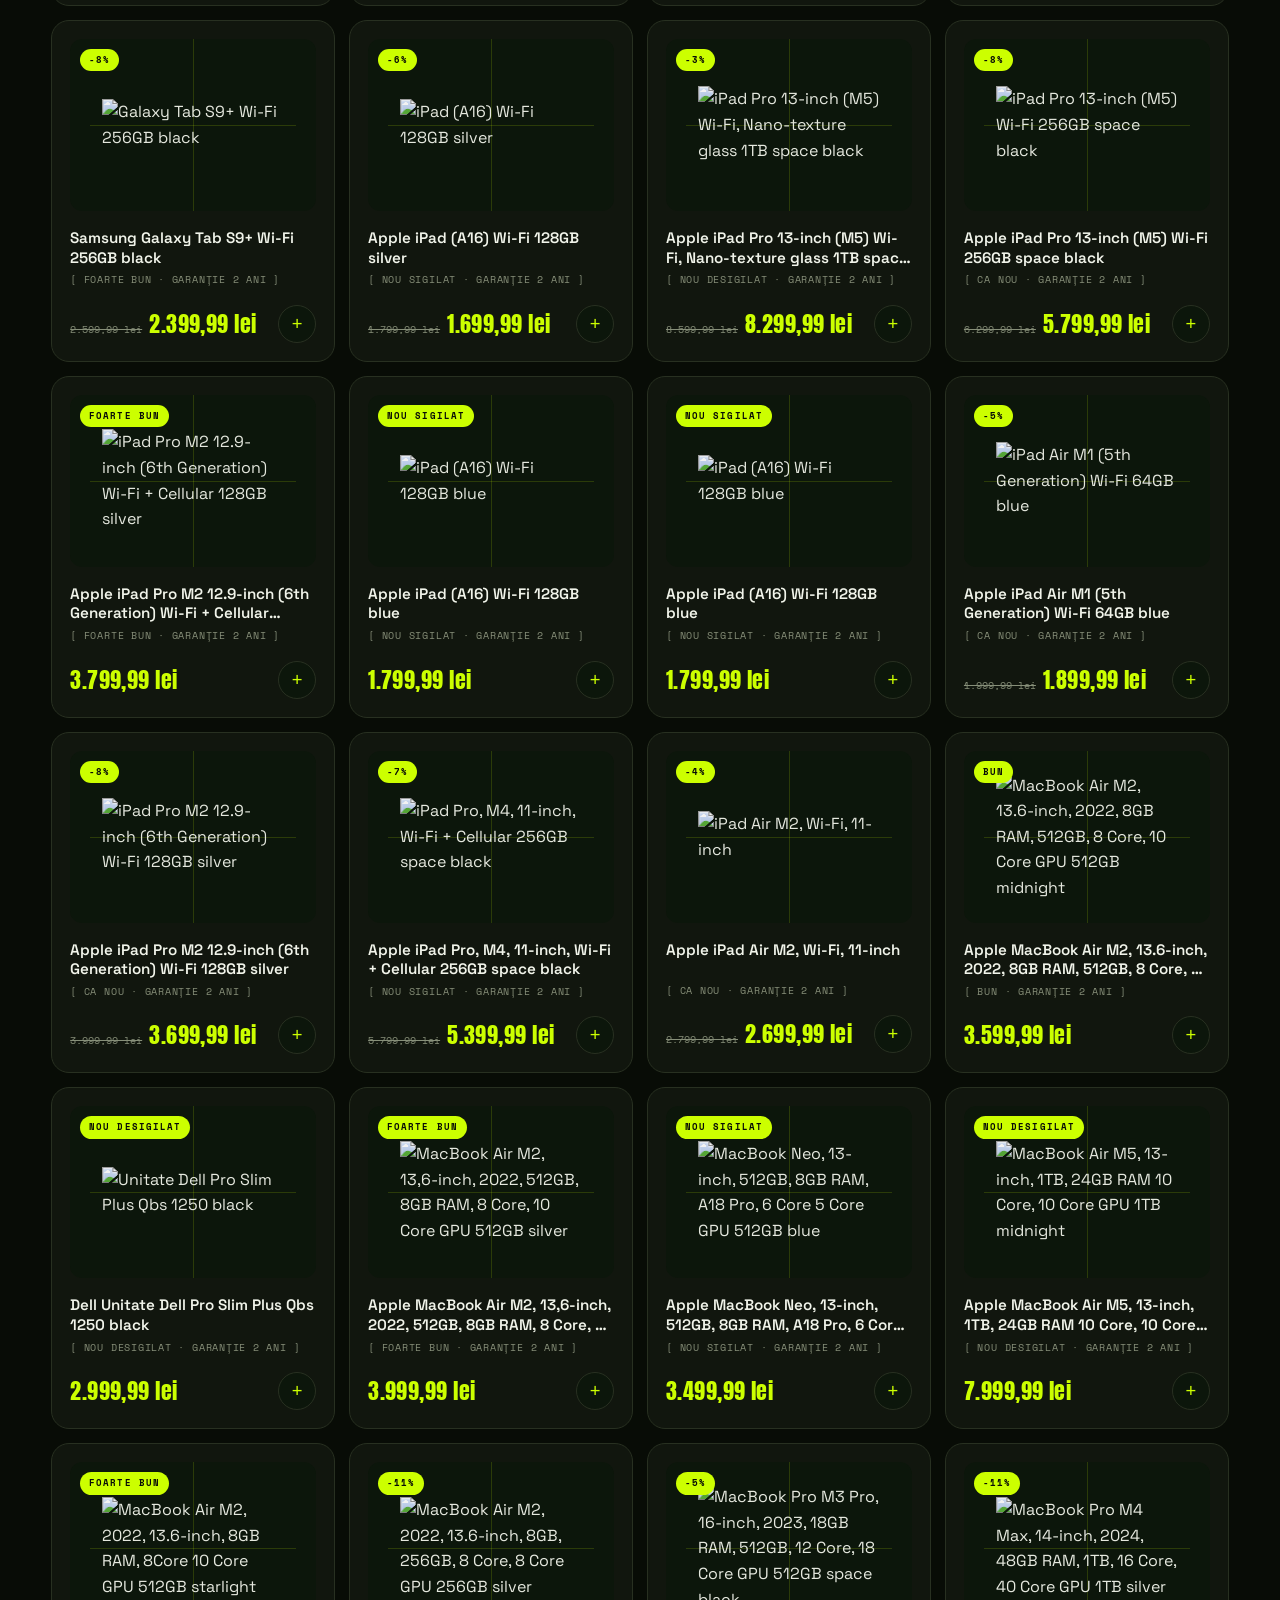
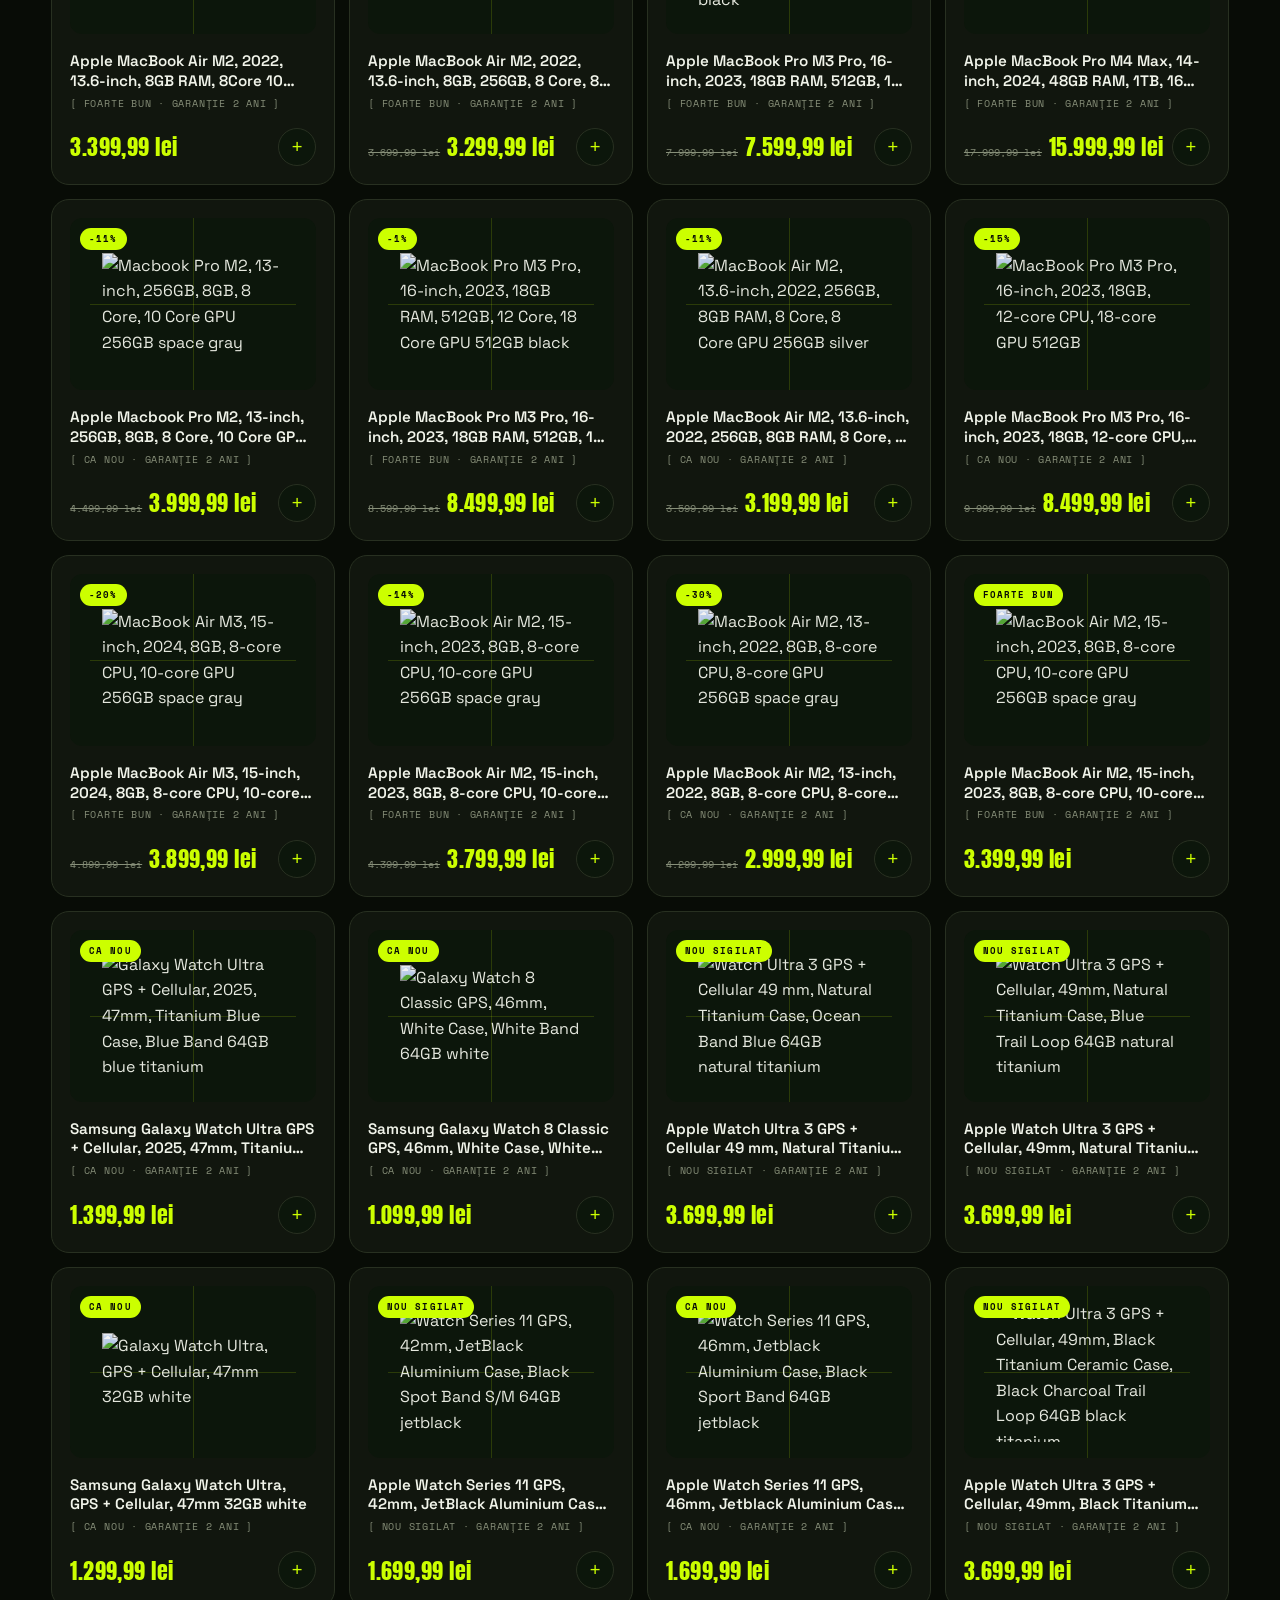
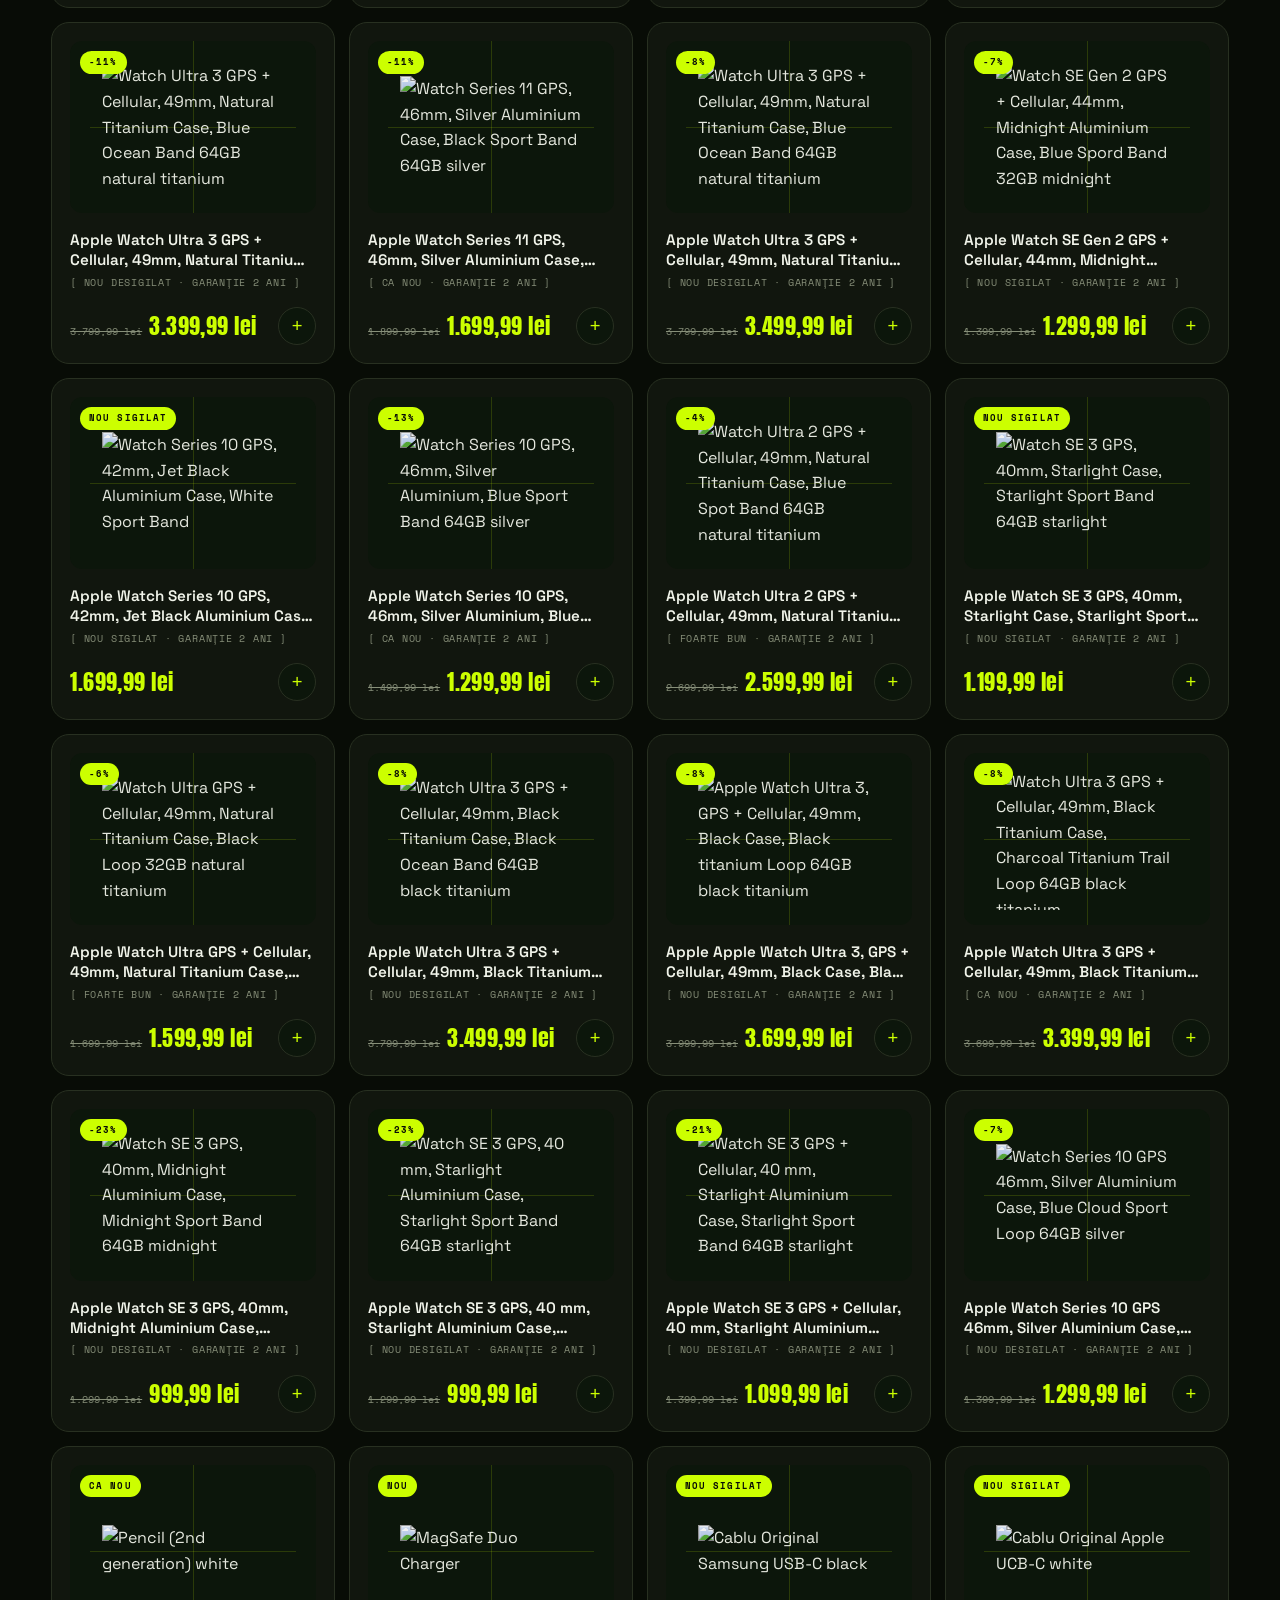
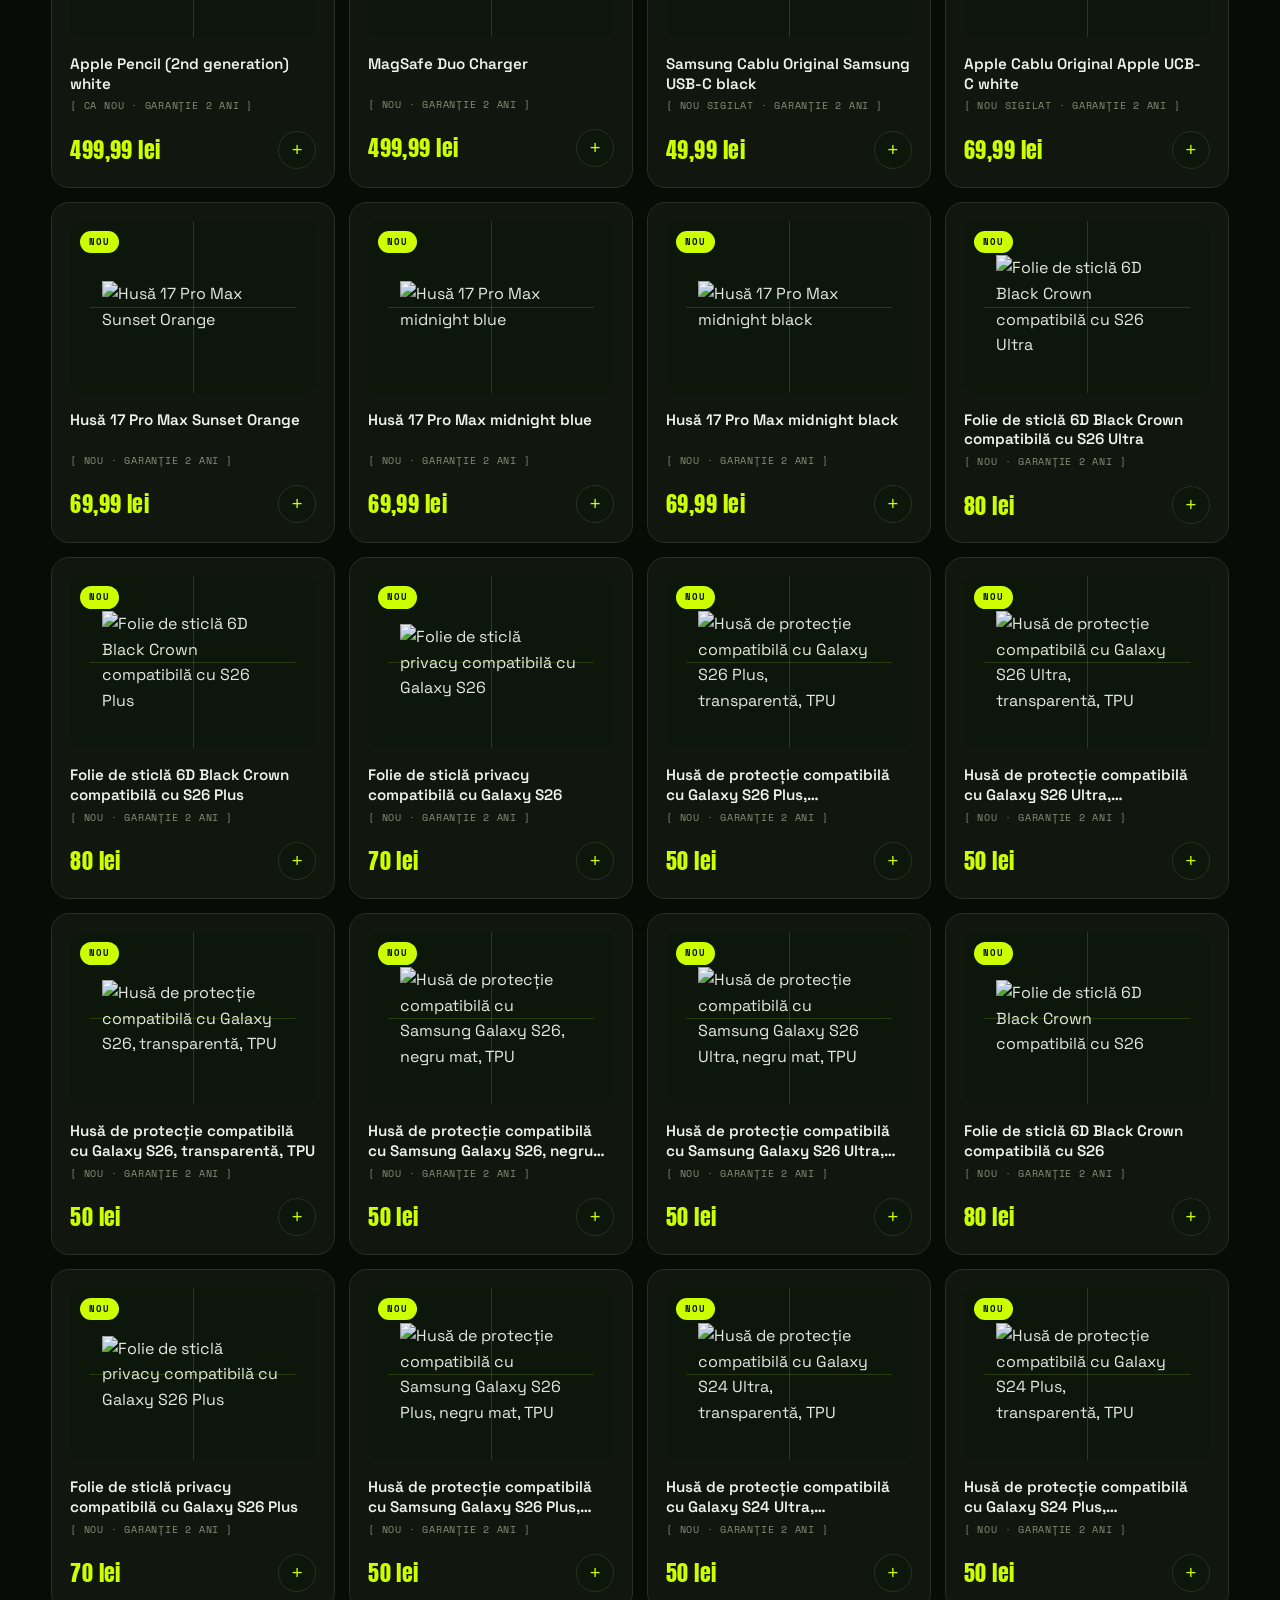
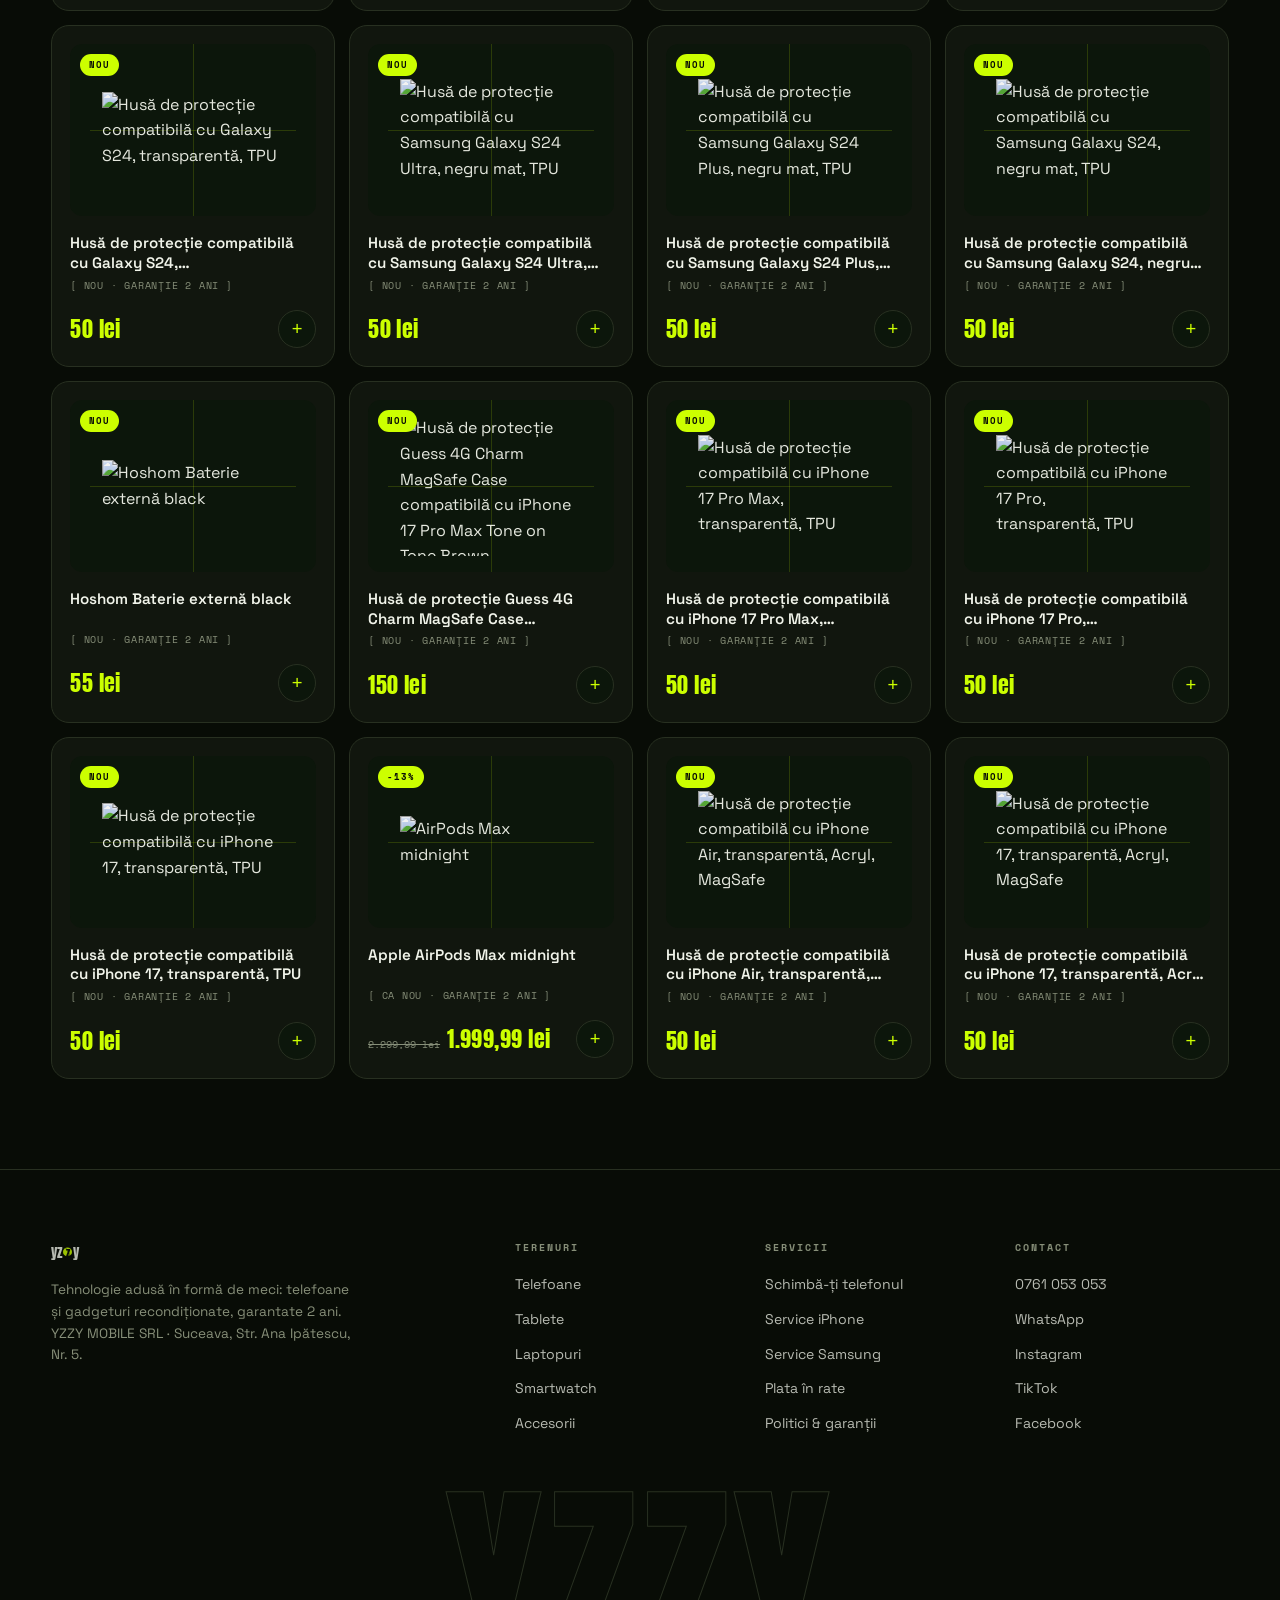
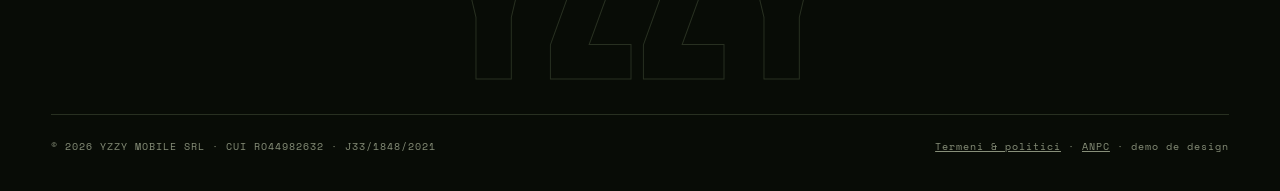
==== commit 380f664a: "Corectare: elimin afirmatiile false 'rate 0% / fara dobanda' (finantarea YZZY are dobanda reala, DAE" ====
--- a/catalog.html
+++ b/catalog.html
@@ -5,7 +5,7 @@
 <meta name="viewport" content="width=device-width, initial-scale=1.0">
 <title>Catalog — YZZY · Tot lotul</title>
 <meta name="description" content="Catalogul complet YZZY: telefoane, tablete, laptopuri, smartwatch și accesorii recondiționate, garantate 2 ani.">
-<link rel="stylesheet" href="theme.css?v=1">
+<link rel="stylesheet" href="theme.css?v=2">
 <style>
 .cat-hero{padding:130px 4vw 30px}
 .cat-hero h1{font-size:clamp(2.6rem,7vw,5rem)}
@@ -56,8 +56,8 @@
 
 <footer id="footer"></footer>
 
-<script src="data/catalog.js?v=1"></script>
-<script src="app.js?v=1"></script>
+<script src="data/catalog.js?v=2"></script>
+<script src="app.js?v=2"></script>
 <script>
 renderNav('catalog.html');
 renderFooter(document.getElementById('footer'));
